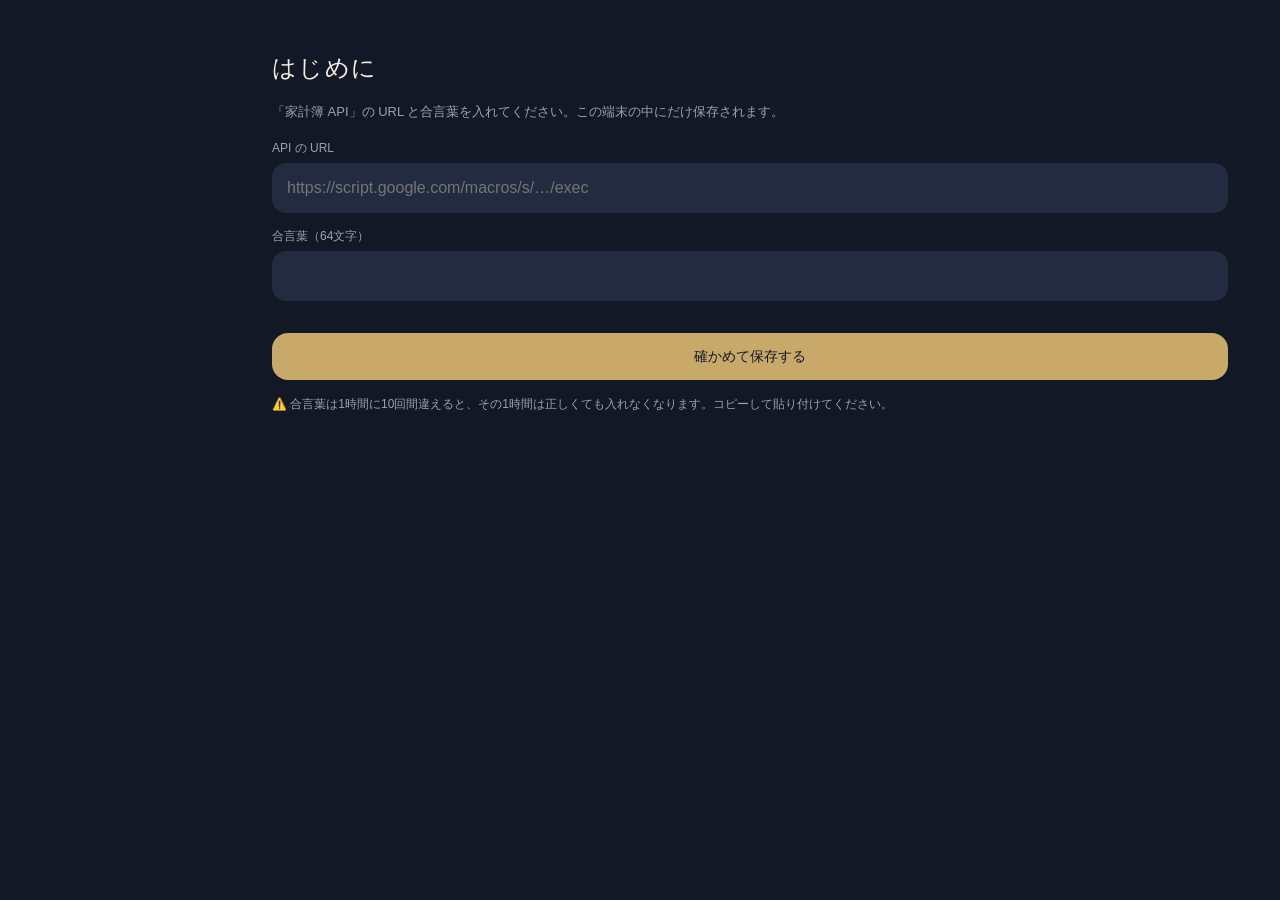
==== web/index.html @ f03d3677 "家計簿 PWA 段階①：取り込み・API・ホームと統計 - gas/取り込み：楽天カードの利用通知メールを Gmail API（読み取り専用）で読み、速報と確定を突き合わせてシートに書く - gas/" ====
<!doctype html>
<html lang="ja" data-theme="a">
<head>
<meta charset="utf-8">
<meta name="viewport" content="width=device-width, initial-scale=1, viewport-fit=cover">
<!-- 読み込んでよい先を絞る：API は Google Apps Script だけ、文字は Google Fonts だけ、それ以外はこのサイトの中 -->
<meta http-equiv="Content-Security-Policy" content="default-src 'self'; script-src 'self'; style-src 'self' https://fonts.googleapis.com; font-src https://fonts.gstatic.com; img-src 'self' data:; connect-src https://script.google.com https://script.googleusercontent.com; manifest-src 'self'; worker-src 'self'; base-uri 'none'; form-action 'none'">
<meta name="referrer" content="no-referrer">
<meta name="theme-color" content="#f6f2ec">
<meta name="apple-mobile-web-app-capable" content="yes">
<meta name="apple-mobile-web-app-status-bar-style" content="black-translucent">
<meta name="apple-mobile-web-app-title" content="家計簿">
<title>家計簿</title>
<link rel="manifest" href="manifest.webmanifest">
<link rel="icon" href="images/icon-192.png">
<link rel="apple-touch-icon" href="images/apple-touch-icon.png">
<link rel="preconnect" href="https://fonts.googleapis.com">
<link rel="preconnect" href="https://fonts.gstatic.com" crossorigin>
<link rel="stylesheet" href="https://fonts.googleapis.com/css2?family=Shippori+Mincho:wght@500;600&family=Cormorant+Garamond:wght@500;600&family=Zen+Kaku+Gothic+New:wght@300;400;500;700&family=Jost:wght@300;400;500&family=Zen+Old+Mincho:wght@500;600&family=Bodoni+Moda:opsz,wght@6..96,500&display=swap">
<link rel="stylesheet" href="style.css">
</head>
<body>
  <nav id="tabbar" class="tabbar" aria-label="画面の切り替え"></nav>
  <main id="app"></main>
  <script type="module" src="js/app.js"></script>
</body>
</html>
---- web/style.css ----
/* 家計簿の見た目。色と文字は時間帯で3つのテーマを切り替える（js/theme.js）。
   A 朝の光（朝・夕方）／B 森と余白（昼）／C 夜の静けさ（夜）。docs/design/home_3案.html と同じ値。 */

:root, [data-theme="a"] {
  --bg: #f6f2ec; --card: #fffdf9; --ink: #1f2a44; --ink2: #6b6f7a; --line: #e7e0d6;
  --accent: #1f2a44; --accent-ink: #fffdf9; --soft: #efe8dd; --bar: #d9cfc1;
  --g1: #1f2a44; --g2: #a37b52; --g3: #b5654a; --g4: #8f8980; --g0: #9a9da6;
  --font-head: "Shippori Mincho", serif; --font-num: "Cormorant Garamond", serif; --font-body: "Zen Kaku Gothic New", sans-serif;
  --num-weight: 600;
  --hero-shade: linear-gradient(180deg, rgba(31,42,68,.25) 0%, rgba(31,42,68,0) 35%, rgba(246,242,236,0) 60%, rgba(246,242,236,1) 100%);
  --tab-bg: rgba(255,253,249,.92); --warn: #b5654a;
}
[data-theme="b"] {
  --bg: #fafaf7; --card: #ffffff; --ink: #2b2f2c; --ink2: #7d837e; --line: #e8ebe6;
  --accent: #6f8f76; --accent-ink: #ffffff; --soft: #eef2ec; --bar: #d6e0d4;
  --g1: #5f8068; --g2: #8a9a6a; --g3: #b97a56; --g4: #9a9e98; --g0: #a3a8a4;
  --font-head: "Zen Kaku Gothic New", sans-serif; --font-num: "Jost", sans-serif; --font-body: "Zen Kaku Gothic New", sans-serif;
  --num-weight: 300;
  --hero-shade: linear-gradient(180deg, rgba(250,250,247,0) 45%, rgba(250,250,247,1) 100%);
  --tab-bg: rgba(255,255,255,.92); --warn: #b97a56;
}
[data-theme="c"] {
  --bg: #121826; --card: #1b2335; --ink: #f1ece2; --ink2: #9aa1b2; --line: #2a3347;
  --accent: #c8a96a; --accent-ink: #121826; --soft: #222b40; --bar: #2f3a54;
  --g1: #c8a96a; --g2: #8fa0c8; --g3: #d39a9a; --g4: #8a93a8; --g0: #6f7890;
  --font-head: "Zen Old Mincho", serif; --font-num: "Bodoni Moda", serif; --font-body: "Zen Kaku Gothic New", sans-serif;
  --num-weight: 500;
  --hero-shade: linear-gradient(180deg, rgba(18,24,38,.2) 0%, rgba(18,24,38,0) 40%, rgba(18,24,38,1) 100%);
  --tab-bg: rgba(27,35,53,.92); --warn: #d39a9a;
}

* { box-sizing: border-box; }
html { -webkit-text-size-adjust: 100%; }
body { margin: 0; background: var(--bg); color: var(--ink); font-family: var(--font-body); line-height: 1.5;
  transition: background .4s; -webkit-tap-highlight-color: transparent; }
a { color: inherit; text-decoration: none; }
button { font: inherit; color: inherit; background: none; border: 0; padding: 0; cursor: pointer; }
svg { fill: none; stroke: currentColor; stroke-width: 1.6; stroke-linecap: round; stroke-linejoin: round; }
.money, .big, .num, .amt, .a, .rank, .val { font-variant-numeric: lining-nums; }

#app { max-width: 480px; margin: 0 auto; padding-bottom: calc(104px + env(safe-area-inset-bottom)); }
.card { background: var(--card); border-radius: 24px; }
.label { font-size: 12px; letter-spacing: .14em; color: var(--ink2); }
.empty { color: var(--ink2); font-size: 13px; margin: 8px 20px 0; }
.empty.big { text-align: center; margin-top: 60px; font-size: 15px; }
.muted { color: var(--ink2); }

/* ---- ホーム ---- */
.hero { height: calc(330px + env(safe-area-inset-top)); background: var(--hero-shade), var(--hero-img) center/cover; position: relative; }
.hero::before { content: ""; position: absolute; inset: 0; background: linear-gradient(180deg, rgba(0,0,0,.32) 0%, rgba(0,0,0,0) 42%); }
.top { position: absolute; z-index: 1; inset: 0 0 auto 0; display: flex; justify-content: space-between; align-items: flex-start;
  padding: calc(22px + env(safe-area-inset-top)) 22px 0; color: #fff; }
.month { font-family: var(--font-head); font-size: 15px; letter-spacing: .12em; opacity: .9; }
.greet { font-family: var(--font-head); font-size: 21px; margin-top: 4px; letter-spacing: .04em; white-space: nowrap; text-shadow: 0 1px 12px rgba(0,0,0,.18); }
.greet.long { font-size: 17px; }
.icons { display: flex; gap: 10px; }
.icon-btn { width: 40px; height: 40px; border-radius: 50%; display: grid; place-items: center; background: rgba(255,255,255,.18);
  backdrop-filter: blur(6px); -webkit-backdrop-filter: blur(6px); color: #fff; }
.icon-btn svg { width: 19px; height: 19px; }

.spend { margin: -92px 20px 0; position: relative; padding: 26px 24px 22px; text-align: center; box-shadow: 0 10px 40px rgba(0,0,0,.06); border-radius: 28px; }
.big { font-family: var(--font-num); font-weight: var(--num-weight); font-size: 48px; line-height: 1.1; margin: 8px 0 6px; letter-spacing: .01em; }
.compare { font-size: 12px; color: var(--ink2); }
.compare b { color: var(--accent); font-weight: 500; }
.pair { display: grid; grid-template-columns: 1fr 1fr; gap: 12px; margin: 14px 20px 0; }
.mini { padding: 16px 18px; border-radius: 22px; }
.mini .num { font-family: var(--font-num); font-weight: var(--num-weight); font-size: 24px; margin-top: 2px; }
.soon { font-size: 10px; color: var(--ink2); }
.due { margin: 12px 20px 0; padding: 14px 18px; border-radius: 18px; border: 1px solid var(--line); display: flex; justify-content: space-between; align-items: baseline; font-size: 13px; }
.due .num { font-family: var(--font-num); font-weight: var(--num-weight); font-size: 19px; }

.todo { display: flex; gap: 8px; margin: 18px 20px 0; flex-wrap: wrap; align-items: center; }
.chip { font-size: 13px; padding: 9px 14px; border-radius: 16px; background: var(--soft); color: var(--ink); display: inline-flex; gap: 6px; align-items: center; }
.chip .dot { width: 6px; height: 6px; border-radius: 50%; background: var(--warn); }
.chip.primary { background: var(--accent); color: var(--accent-ink); margin-left: auto; }
.chip svg { width: 15px; height: 15px; }

.section { margin: 30px 20px 12px; display: flex; justify-content: space-between; align-items: center; gap: 8px; }
.section h2 { font-family: var(--font-head); font-weight: 500; font-size: 18px; margin: 0; letter-spacing: .06em; }
.more { font-size: 12px; color: var(--ink2); display: inline-flex; align-items: center; }
.more svg { width: 14px; height: 14px; }
.seg { display: inline-flex; background: var(--soft); border-radius: 16px; padding: 3px; font-size: 12px; flex-shrink: 0; }
.seg button { padding: 5px 12px; border-radius: 13px; color: var(--ink2); }
.seg button.on { background: var(--card); color: var(--ink); box-shadow: 0 1px 4px rgba(0,0,0,.06); }

.tiles { display: flex; gap: 12px; overflow-x: auto; padding: 0 20px 4px; scroll-padding: 0 20px; scrollbar-width: none; scroll-snap-type: x mandatory; }
.tiles::-webkit-scrollbar { display: none; }
.tile { flex: 0 0 150px; height: 190px; border-radius: 24px; position: relative; overflow: hidden; color: #fff; background: center/cover var(--soft); scroll-snap-align: start; }
.tile::after { content: ""; position: absolute; inset: 0; background: linear-gradient(180deg, rgba(0,0,0,.05) 30%, rgba(0,0,0,.55) 100%); }
.tile > * { position: relative; z-index: 1; }
.tile .rank { position: absolute; top: 12px; left: 12px; width: 26px; height: 26px; border-radius: 50%; background: rgba(255,255,255,.85); color: #222;
  font-family: var(--font-num); font-size: 14px; display: grid; place-items: center; }
.tile .cap { position: absolute; left: 14px; bottom: 14px; right: 14px; }
.tile .cat { font-size: 12px; letter-spacing: .08em; opacity: .92; }
.tile .amt { font-family: var(--font-num); font-weight: var(--num-weight); font-size: 22px; margin-top: 2px; }
.tile-plain { color: var(--ink); background: var(--card); border: 1px dashed var(--g0); }
.tile-plain .plain-icon { position: absolute; top: 50%; left: 50%; transform: translate(-50%, -70%); color: var(--g0); }
.tile-plain .plain-icon svg { width: 44px; height: 44px; stroke-width: 1.2; }
.tile-plain .rank { background: var(--soft); }
.tile-plain::after { display: none; }
.photo-food { background-image: url(images/category/food.webp); }
.photo-daily { background-image: url(images/category/daily.webp); }
.photo-transport { background-image: url(images/category/transport.webp); }
.photo-health { background-image: url(images/category/health.webp); }
.photo-subscription { background-image: url(images/category/subscription.webp); }
.photo-telecom { background-image: url(images/category/telecom.webp); }
.photo-hobby { background-image: url(images/category/hobby.webp); }
.photo-clothes { background-image: url(images/category/clothes.webp); }
.photo-beauty { background-image: url(images/category/beauty.webp); }
.photo-social { background-image: url(images/category/social.webp); }
.photo-other { background-image: url(images/category/other.webp); }

/* ---- 一覧 ---- */
.list { margin: 0 20px; padding: 4px 0; }
.row { display: flex; align-items: center; gap: 14px; padding: 13px 18px; width: 100%; text-align: left; }
.row + .row, .row-edit + .row { border-top: 1px solid var(--line); }
.row .t { flex: 1; min-width: 0; }
.row .t b { font-weight: 500; font-size: 15px; display: block; }
.row .t small { font-size: 11px; color: var(--ink2); display: block; }
.row .a { font-family: var(--font-num); font-weight: var(--num-weight); font-size: 18px; }
.row.link svg { width: 16px; height: 16px; color: var(--ink2); }
.row-edit { padding: 0 18px 12px; }
.badge { font-size: 10px; padding: 1px 6px; border-radius: 6px; border: 1px solid var(--line); margin-left: 6px; color: var(--ink2); }
.mark { width: 38px; height: 38px; border-radius: 13px; display: grid; place-items: center; background: var(--soft); flex-shrink: 0; }
.mark svg { width: 20px; height: 20px; }
.g1 { color: var(--g1); } .g2 { color: var(--g2); } .g3 { color: var(--g3); } .g4 { color: var(--g4); } .g0 { color: var(--g0); }
h3.date { font-size: 12px; font-weight: 500; color: var(--ink2); margin: 18px 24px 8px; letter-spacing: .06em; }

/* ---- ほかの画面の共通 ---- */
.page { padding-top: env(safe-area-inset-top); }
.page-head { display: flex; align-items: center; gap: 8px; padding: 22px 20px 6px; }
.page-head h1 { font-family: var(--font-head); font-weight: 500; font-size: 24px; margin: 0; letter-spacing: .06em; }
.back { width: 36px; height: 36px; display: grid; place-items: center; margin-left: -8px; border-radius: 50%; }
.back svg { width: 22px; height: 22px; }
.lead { margin: 8px 20px 16px; font-size: 13px; color: var(--ink2); line-height: 1.8; }
.note { margin: 14px 20px; font-size: 12px; color: var(--ink2); line-height: 1.7; }
.menu-group-label { font-size: 12px; color: var(--ink2); margin: 22px 26px 8px; letter-spacing: .1em; }
.credit { text-align: center; font-size: 11px; color: var(--ink2); margin: 24px 20px; }

/* ---- 統計 ---- */
.controls { display: flex; justify-content: space-between; gap: 8px; margin: 10px 20px 0; }
.period { display: flex; align-items: center; justify-content: center; gap: 18px; margin: 14px 20px 10px; font-family: var(--font-head); font-size: 16px; letter-spacing: .04em; }
.period .nav { width: 34px; height: 34px; border-radius: 50%; display: grid; place-items: center; background: var(--soft); }
.period .nav:disabled { opacity: .3; cursor: default; }
.period .nav svg { width: 18px; height: 18px; }
.chart { margin: 0 20px; padding: 18px 16px 12px; touch-action: pan-y; }
.chart-total { display: flex; justify-content: space-between; align-items: baseline; padding: 0 6px 6px; }
.chart-total .money { font-family: var(--font-num); font-weight: var(--num-weight); font-size: 28px; }
.bars { width: 100%; height: auto; display: block; }
.bar { cursor: pointer; }
.bar .hit { fill: transparent; stroke: none; }
.bar .fill { fill: var(--bar); stroke: none; transition: fill .2s; }
.bar.on .fill { fill: var(--accent); }
.bar .lab { fill: var(--ink2); stroke: none; font-size: 11px; text-anchor: middle; font-family: var(--font-body); }
.bar .val { fill: var(--ink); stroke: none; font-size: 12px; text-anchor: middle; font-family: var(--font-num); font-weight: 600; }
.hint { text-align: center; font-size: 11px; color: var(--ink2); margin-top: 8px; }
.pie { display: grid; place-items: center; margin: 4px 0 10px; }
.pie svg { width: 190px; height: 190px; }
.arc { fill: none; stroke: currentColor; stroke-width: 26; stroke-linecap: butt; cursor: pointer; transition: opacity .2s; }
.arc.dim { opacity: .25; }
.pie-empty { text-align: center; color: var(--ink2); font-size: 13px; padding: 40px 0; }
.legend { display: grid; gap: 2px; }
.legend-row { display: grid; grid-template-columns: 14px 1fr auto auto; gap: 10px; align-items: center; padding: 9px 6px; border-radius: 12px; text-align: left; }
.legend-row.open { background: var(--soft); }
.swatch { width: 12px; height: 12px; border-radius: 4px; background: currentColor; }
.legend-row .pct { font-size: 12px; color: var(--ink2); }
.legend-row .amt, .legend-cat .money { font-family: var(--font-num); font-weight: var(--num-weight); font-size: 16px; }
.legend-cats { display: grid; padding: 2px 6px 8px 30px; }
.legend-cat { display: flex; justify-content: space-between; padding: 7px 8px; border-radius: 10px; font-size: 13px; }
.legend-cat.on { background: var(--soft); }
.chip.filter { font-size: 12px; padding: 6px 10px; }

/* ---- シート ---- */
.sheet-wrap { position: fixed; inset: 0; z-index: 20; }
.sheet-dim { position: absolute; inset: 0; background: rgba(20,24,34,.38); opacity: 0; transition: opacity .2s; }
.sheet { position: absolute; left: 0; right: 0; bottom: 0; max-height: 88vh; overflow-y: auto; background: var(--card); color: var(--ink);
  border-radius: 26px 26px 0 0; padding: 12px 20px calc(24px + env(safe-area-inset-bottom)); transform: translateY(100%); transition: transform .22s ease-out; }
.sheet-wrap.open .sheet-dim { opacity: 1; }
.sheet-wrap.open .sheet { transform: none; }
.grab { width: 40px; height: 4px; border-radius: 2px; background: var(--line); margin: 0 auto 14px; }
.sheet-title { font-family: var(--font-head); font-weight: 500; font-size: 20px; margin: 4px 0 4px; }
.sheet-note { font-size: 12px; color: var(--ink2); margin: 0 0 14px; }
.sheet-label { font-size: 12px; color: var(--ink2); margin: 18px 0 8px; letter-spacing: .1em; }
.detail-head { display: flex; gap: 14px; align-items: center; }
.detail-head > div:nth-child(2) { flex: 1; min-width: 0; }
.detail-cat { font-weight: 500; font-size: 17px; }
.detail-merchant { font-size: 12px; color: var(--ink2); word-break: break-all; }
.detail-amt { font-family: var(--font-num); font-weight: var(--num-weight); font-size: 28px; }
.facts { display: grid; grid-template-columns: 1fr 1fr; gap: 10px; margin: 16px 0 0; padding: 14px 16px; background: var(--soft); border-radius: 16px; }
.facts div { min-width: 0; }
.facts dt { font-size: 11px; color: var(--ink2); }
.facts dd { margin: 0; font-size: 14px; }
.picker-group + .picker-group { margin-top: 10px; }
.picker-label { font-size: 11px; color: var(--ink2); margin-bottom: 6px; }
.picker { display: flex; flex-wrap: wrap; gap: 8px; }
.pick { padding: 9px 14px; border-radius: 14px; background: var(--soft); font-size: 13px; }
.pick.on { background: var(--accent); color: var(--accent-ink); }
.switch-row { display: flex; align-items: center; gap: 12px; margin: 18px 0 4px; padding: 12px 16px; border: 1px solid var(--line); border-radius: 16px; cursor: pointer; }
.page .switch-row { margin: 16px 20px; }
.switch-row > span:first-child { flex: 1; font-size: 14px; }
.switch-row small { display: block; font-size: 11px; color: var(--ink2); }
.switch-row input { position: absolute; opacity: 0; pointer-events: none; }
.switch { width: 44px; height: 26px; border-radius: 13px; background: var(--line); position: relative; transition: background .2s; flex-shrink: 0; }
.switch::after { content: ""; position: absolute; top: 3px; left: 3px; width: 20px; height: 20px; border-radius: 50%; background: #fff; transition: transform .2s; box-shadow: 0 1px 3px rgba(0,0,0,.2); }
.switch-row input:checked + .switch { background: var(--accent); }
.switch-row input:checked + .switch::after { transform: translateX(18px); }
.switch-row input:focus-visible + .switch { outline: 2px solid var(--accent); outline-offset: 2px; }
.sheet-actions { display: grid; gap: 8px; margin-top: 18px; }
.sheet-actions:empty { display: none; }

/* ---- 入力 ---- */
.field { display: grid; gap: 6px; margin: 0 20px 14px; font-size: 12px; color: var(--ink2); }
.sheet .field { margin: 0; }
.field input { font: inherit; font-size: 16px; color: var(--ink); background: var(--soft); border: 1px solid transparent; border-radius: 14px; padding: 12px 14px; width: 100%; }
.field input:focus { outline: none; border-color: var(--accent); }
.field-row { display: flex; gap: 10px; margin-top: 12px; }
.field-row .grow { flex: 1; }
.amount-input { display: flex; align-items: baseline; justify-content: center; gap: 6px; padding: 14px; background: var(--soft); border-radius: 20px; }
.amount-input span { font-family: var(--font-num); font-size: 26px; color: var(--ink2); }
.amount-input input { font-family: var(--font-num); font-weight: var(--num-weight); font-size: 40px; width: 3ch; max-width: 80%; border: 0; background: none; color: var(--ink); text-align: left; outline: none; font-variant-numeric: lining-nums; padding: 0; }
.btn { display: inline-flex; justify-content: center; align-items: center; gap: 6px; padding: 13px 18px; border-radius: 16px; font-size: 14px; background: var(--soft); }
.btn.primary { background: var(--accent); color: var(--accent-ink); }
.btn.danger { color: var(--warn); border: 1px solid var(--line); background: none; }
.btn.ghost { background: none; color: var(--ink2); }
.btn.small { padding: 7px 12px; font-size: 12px; }
.btn.wide { width: calc(100% - 40px); margin: 18px 20px 0; }
.sheet .btn.wide { width: 100%; margin: 20px 0 0; }
.btn:disabled { opacity: .5; }
.btn svg { width: 16px; height: 16px; }

/* ---- 未分類の振り分け ---- */
.progress { margin: 4px 24px 10px; font-size: 12px; color: var(--ink2); }
.sort-card { margin: 0 20px; padding: 26px 22px; text-align: center; }
.sort-merchant { font-size: 16px; font-weight: 500; word-break: break-all; }
.sorter .picker-group { margin: 0 20px; }
.sorter .picker-group + .picker-group { margin-top: 12px; }
.sorter .pick { padding: 12px 16px; font-size: 14px; }

.soon-card { margin: 20px; padding: 28px 22px; text-align: center; color: var(--ink2); font-size: 14px; }

/* ---- タブバー ---- */
.tabbar { position: fixed; z-index: 10; left: 50%; transform: translateX(-50%); bottom: calc(14px + env(safe-area-inset-bottom)); width: min(448px, calc(100% - 32px));
  height: 64px; border-radius: 26px; background: var(--tab-bg); backdrop-filter: blur(12px); -webkit-backdrop-filter: blur(12px);
  display: flex; justify-content: space-around; align-items: center; box-shadow: 0 6px 30px rgba(0,0,0,.08); }
.tabbar[hidden] { display: none; }
.tab { display: grid; justify-items: center; gap: 2px; font-size: 10px; color: var(--ink2); letter-spacing: .06em; padding: 6px 10px; }
.tab svg { width: 22px; height: 22px; }
.tab.on { color: var(--accent); }
.tab.side-only { display: none; }

/* ---- お知らせ・読み込み中 ---- */
.toast { position: fixed; z-index: 30; left: 50%; bottom: calc(96px + env(safe-area-inset-bottom)); transform: translate(-50%, 12px); opacity: 0;
  background: var(--ink); color: var(--bg); padding: 11px 18px; border-radius: 14px; font-size: 13px; transition: opacity .25s, transform .25s; max-width: calc(100% - 40px); }
.toast.show { opacity: 1; transform: translate(-50%, 0); }
.toast.warn { background: var(--warn); color: #fff; }
.loading { display: grid; place-items: center; gap: 14px; padding-top: 40vh; color: var(--ink2); font-size: 13px; }
.spinner { width: 28px; height: 28px; border-radius: 50%; border: 2px solid var(--line); border-top-color: var(--accent); animation: spin 1s linear infinite; }
@keyframes spin { to { transform: rotate(360deg); } }
@media (prefers-reduced-motion: reduce) { * { transition: none !important; animation: none !important; } }

/* ---- PC（幅 900px 以上）：タブバー → 左の縦メニュー、ホームと統計は2列 ---- */
@media (min-width: 900px) {
  #app { max-width: 1080px; margin-left: 220px; margin-right: auto; padding: 28px 32px 48px; }
  .tabbar { left: 0; top: 0; bottom: 0; transform: none; width: 200px; height: auto; border-radius: 0; flex-direction: column; justify-content: flex-start;
    align-items: stretch; gap: 4px; padding: 32px 14px; box-shadow: none; border-right: 1px solid var(--line); background: var(--bg); }
  .tab { display: flex; gap: 12px; align-items: center; font-size: 14px; padding: 11px 14px; border-radius: 14px; }
  .tab.on { background: var(--soft); }
  .tab.side-only { display: flex; margin-top: auto; }
  .home { display: grid; grid-template-columns: 1fr 1fr; gap: 28px; align-items: start; }
  .hero { height: 300px; border-radius: 28px; overflow: hidden; }
  .home-side .section:first-child { margin-top: 0; }
  .stats-body { display: grid; grid-template-columns: 1fr 1fr; gap: 24px; align-items: start; }
  .stats-body .tx-list .section { margin-top: 0; }
  .sheet { left: 50%; right: auto; bottom: 50%; width: 480px; border-radius: 26px; transform: translate(-50%, 60%); opacity: 0; transition: transform .22s, opacity .22s; }
  .sheet-wrap.open .sheet { transform: translate(-50%, 50%); opacity: 1; }
  .toast { bottom: 32px; }
}
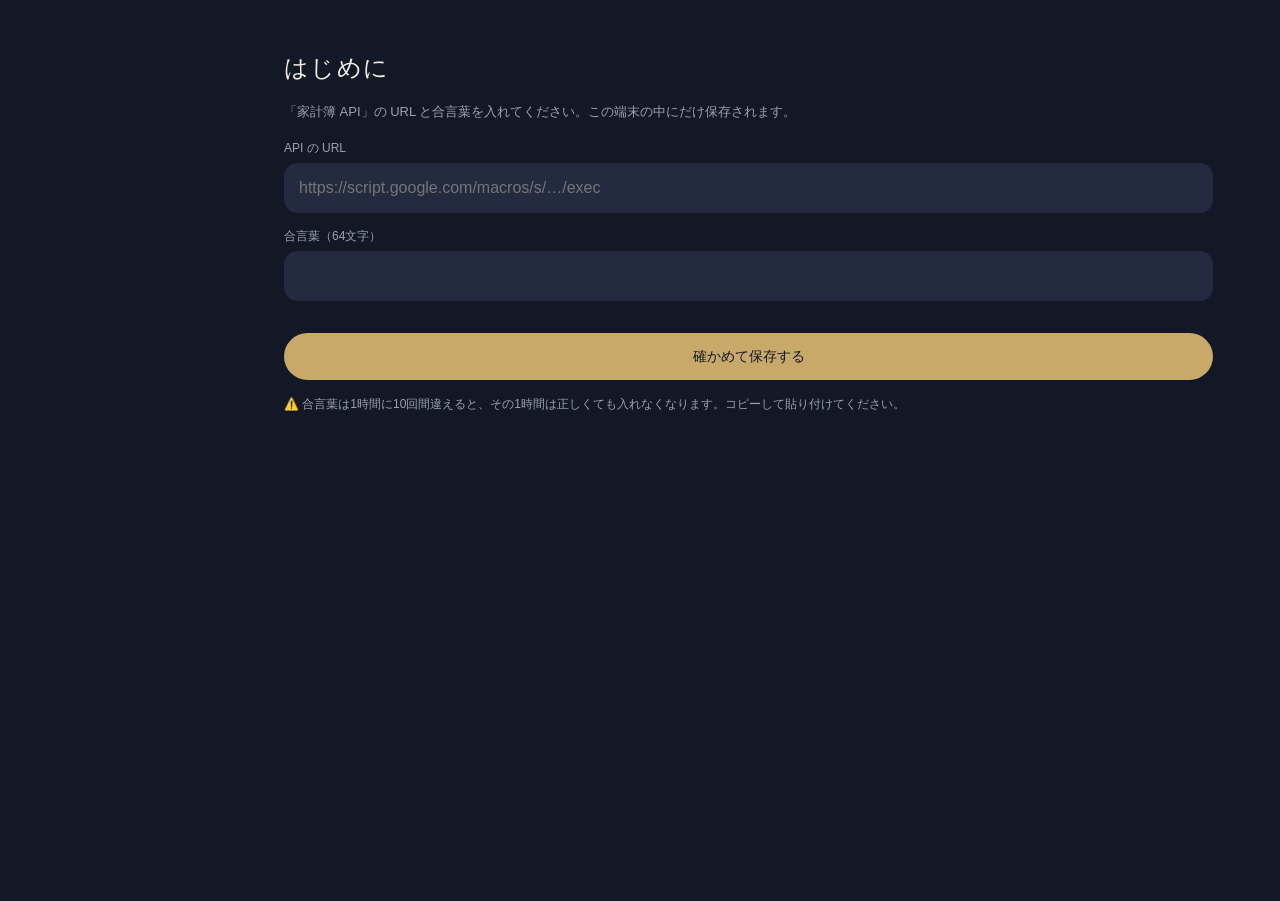
==== commit ec7b185b: "リキッドグラス：タブバー・写真の上のボタン・戻るボタン・シート・吹き出し・お知らせをガラスに（Apple の決まりどおり内容の層には使わない）。iOS 27 にならったぼかしと縁の光、透明度のスライダ" ====
--- a/web/index.html
+++ b/web/index.html
@@ -20,6 +20,7 @@
 <link rel="stylesheet" href="style.css">
 </head>
 <body>
+  <div class="edge-top" aria-hidden="true"></div>
   <nav id="tabbar" class="tabbar" aria-label="画面の切り替え"></nav>
   <main id="app"></main>
   <script type="module" src="js/app.js"></script>
--- a/web/style.css
+++ b/web/style.css
@@ -1,277 +1,685 @@
-/* 家計簿の見た目。色と文字は時間帯で3つのテーマを切り替える（js/theme.js）。
-   A 朝の光（朝・夕方）／B 森と余白（昼）／C 夜の静けさ（夜）。docs/design/home_3案.html と同じ値。 */
-
-:root, [data-theme="a"] {
-  --bg: #f6f2ec; --card: #fffdf9; --ink: #1f2a44; --ink2: #6b6f7a; --line: #e7e0d6;
-  --accent: #1f2a44; --accent-ink: #fffdf9; --soft: #efe8dd; --bar: #d9cfc1;
-  --g1: #1f2a44; --g2: #a37b52; --g3: #b5654a; --g4: #8f8980; --g0: #9a9da6;
-  --font-head: "Shippori Mincho", serif; --font-num: "Cormorant Garamond", serif; --font-body: "Zen Kaku Gothic New", sans-serif;
-  --num-weight: 600;
-  --hero-shade: linear-gradient(180deg, rgba(31,42,68,.25) 0%, rgba(31,42,68,0) 35%, rgba(246,242,236,0) 60%, rgba(246,242,236,1) 100%);
-  --tab-bg: rgba(255,253,249,.92); --warn: #b5654a;
-}
-[data-theme="b"] {
-  --bg: #fafaf7; --card: #ffffff; --ink: #2b2f2c; --ink2: #7d837e; --line: #e8ebe6;
-  --accent: #6f8f76; --accent-ink: #ffffff; --soft: #eef2ec; --bar: #d6e0d4;
-  --g1: #5f8068; --g2: #8a9a6a; --g3: #b97a56; --g4: #9a9e98; --g0: #a3a8a4;
-  --font-head: "Zen Kaku Gothic New", sans-serif; --font-num: "Jost", sans-serif; --font-body: "Zen Kaku Gothic New", sans-serif;
-  --num-weight: 300;
-  --hero-shade: linear-gradient(180deg, rgba(250,250,247,0) 45%, rgba(250,250,247,1) 100%);
-  --tab-bg: rgba(255,255,255,.92); --warn: #b97a56;
-}
-[data-theme="c"] {
-  --bg: #121826; --card: #1b2335; --ink: #f1ece2; --ink2: #9aa1b2; --line: #2a3347;
-  --accent: #c8a96a; --accent-ink: #121826; --soft: #222b40; --bar: #2f3a54;
-  --g1: #c8a96a; --g2: #8fa0c8; --g3: #d39a9a; --g4: #8a93a8; --g0: #6f7890;
-  --font-head: "Zen Old Mincho", serif; --font-num: "Bodoni Moda", serif; --font-body: "Zen Kaku Gothic New", sans-serif;
-  --num-weight: 500;
-  --hero-shade: linear-gradient(180deg, rgba(18,24,38,.2) 0%, rgba(18,24,38,0) 40%, rgba(18,24,38,1) 100%);
-  --tab-bg: rgba(27,35,53,.92); --warn: #d39a9a;
-}
-
-* { box-sizing: border-box; }
-html { -webkit-text-size-adjust: 100%; }
-body { margin: 0; background: var(--bg); color: var(--ink); font-family: var(--font-body); line-height: 1.5;
-  transition: background .4s; -webkit-tap-highlight-color: transparent; }
-a { color: inherit; text-decoration: none; }
-button { font: inherit; color: inherit; background: none; border: 0; padding: 0; cursor: pointer; }
-svg { fill: none; stroke: currentColor; stroke-width: 1.6; stroke-linecap: round; stroke-linejoin: round; }
-.money, .big, .num, .amt, .a, .rank, .val { font-variant-numeric: lining-nums; }
-
-#app { max-width: 480px; margin: 0 auto; padding-bottom: calc(104px + env(safe-area-inset-bottom)); }
-.card { background: var(--card); border-radius: 24px; }
-.label { font-size: 12px; letter-spacing: .14em; color: var(--ink2); }
-.empty { color: var(--ink2); font-size: 13px; margin: 8px 20px 0; }
-.empty.big { text-align: center; margin-top: 60px; font-size: 15px; }
-.muted { color: var(--ink2); }
-
-/* ---- ホーム ---- */
-.hero { height: calc(330px + env(safe-area-inset-top)); background: var(--hero-shade), var(--hero-img) center/cover; position: relative; }
-.hero::before { content: ""; position: absolute; inset: 0; background: linear-gradient(180deg, rgba(0,0,0,.32) 0%, rgba(0,0,0,0) 42%); }
-.top { position: absolute; z-index: 1; inset: 0 0 auto 0; display: flex; justify-content: space-between; align-items: flex-start;
-  padding: calc(22px + env(safe-area-inset-top)) 22px 0; color: #fff; }
-.month { font-family: var(--font-head); font-size: 15px; letter-spacing: .12em; opacity: .9; }
-.greet { font-family: var(--font-head); font-size: 21px; margin-top: 4px; letter-spacing: .04em; white-space: nowrap; text-shadow: 0 1px 12px rgba(0,0,0,.18); }
-.greet.long { font-size: 17px; }
-.icons { display: flex; gap: 10px; }
-.icon-btn { width: 40px; height: 40px; border-radius: 50%; display: grid; place-items: center; background: rgba(255,255,255,.18);
-  backdrop-filter: blur(6px); -webkit-backdrop-filter: blur(6px); color: #fff; }
-.icon-btn svg { width: 19px; height: 19px; }
-
-.spend { margin: -92px 20px 0; position: relative; padding: 26px 24px 22px; text-align: center; box-shadow: 0 10px 40px rgba(0,0,0,.06); border-radius: 28px; }
-.big { font-family: var(--font-num); font-weight: var(--num-weight); font-size: 48px; line-height: 1.1; margin: 8px 0 6px; letter-spacing: .01em; }
-.compare { font-size: 12px; color: var(--ink2); }
-.compare b { color: var(--accent); font-weight: 500; }
-.pair { display: grid; grid-template-columns: 1fr 1fr; gap: 12px; margin: 14px 20px 0; }
-.mini { padding: 16px 18px; border-radius: 22px; }
-.mini .num { font-family: var(--font-num); font-weight: var(--num-weight); font-size: 24px; margin-top: 2px; }
-.soon { font-size: 10px; color: var(--ink2); }
-.due { margin: 12px 20px 0; padding: 14px 18px; border-radius: 18px; border: 1px solid var(--line); display: flex; justify-content: space-between; align-items: baseline; font-size: 13px; }
-.due .num { font-family: var(--font-num); font-weight: var(--num-weight); font-size: 19px; }
-
-.todo { display: flex; gap: 8px; margin: 18px 20px 0; flex-wrap: wrap; align-items: center; }
-.chip { font-size: 13px; padding: 9px 14px; border-radius: 16px; background: var(--soft); color: var(--ink); display: inline-flex; gap: 6px; align-items: center; }
-.chip .dot { width: 6px; height: 6px; border-radius: 50%; background: var(--warn); }
-.chip.primary { background: var(--accent); color: var(--accent-ink); margin-left: auto; }
-.chip svg { width: 15px; height: 15px; }
-
-.section { margin: 30px 20px 12px; display: flex; justify-content: space-between; align-items: center; gap: 8px; }
-.section h2 { font-family: var(--font-head); font-weight: 500; font-size: 18px; margin: 0; letter-spacing: .06em; }
-.more { font-size: 12px; color: var(--ink2); display: inline-flex; align-items: center; }
-.more svg { width: 14px; height: 14px; }
-.seg { display: inline-flex; background: var(--soft); border-radius: 16px; padding: 3px; font-size: 12px; flex-shrink: 0; }
-.seg button { padding: 5px 12px; border-radius: 13px; color: var(--ink2); }
-.seg button.on { background: var(--card); color: var(--ink); box-shadow: 0 1px 4px rgba(0,0,0,.06); }
-
-.tiles { display: flex; gap: 12px; overflow-x: auto; padding: 0 20px 4px; scroll-padding: 0 20px; scrollbar-width: none; scroll-snap-type: x mandatory; }
-.tiles::-webkit-scrollbar { display: none; }
-.tile { flex: 0 0 150px; height: 190px; border-radius: 24px; position: relative; overflow: hidden; color: #fff; background: center/cover var(--soft); scroll-snap-align: start; }
-.tile::after { content: ""; position: absolute; inset: 0; background: linear-gradient(180deg, rgba(0,0,0,.05) 30%, rgba(0,0,0,.55) 100%); }
-.tile > * { position: relative; z-index: 1; }
-.tile .rank { position: absolute; top: 12px; left: 12px; width: 26px; height: 26px; border-radius: 50%; background: rgba(255,255,255,.85); color: #222;
-  font-family: var(--font-num); font-size: 14px; display: grid; place-items: center; }
-.tile .cap { position: absolute; left: 14px; bottom: 14px; right: 14px; }
-.tile .cat { font-size: 12px; letter-spacing: .08em; opacity: .92; }
-.tile .amt { font-family: var(--font-num); font-weight: var(--num-weight); font-size: 22px; margin-top: 2px; }
-.tile-plain { color: var(--ink); background: var(--card); border: 1px dashed var(--g0); }
-.tile-plain .plain-icon { position: absolute; top: 50%; left: 50%; transform: translate(-50%, -70%); color: var(--g0); }
-.tile-plain .plain-icon svg { width: 44px; height: 44px; stroke-width: 1.2; }
-.tile-plain .rank { background: var(--soft); }
-.tile-plain::after { display: none; }
-.photo-food { background-image: url(images/category/food.webp); }
-.photo-daily { background-image: url(images/category/daily.webp); }
-.photo-transport { background-image: url(images/category/transport.webp); }
-.photo-health { background-image: url(images/category/health.webp); }
-.photo-subscription { background-image: url(images/category/subscription.webp); }
-.photo-telecom { background-image: url(images/category/telecom.webp); }
-.photo-hobby { background-image: url(images/category/hobby.webp); }
-.photo-clothes { background-image: url(images/category/clothes.webp); }
-.photo-beauty { background-image: url(images/category/beauty.webp); }
-.photo-social { background-image: url(images/category/social.webp); }
-.photo-other { background-image: url(images/category/other.webp); }
-
-/* ---- 一覧 ---- */
-.list { margin: 0 20px; padding: 4px 0; }
-.row { display: flex; align-items: center; gap: 14px; padding: 13px 18px; width: 100%; text-align: left; }
-.row + .row, .row-edit + .row { border-top: 1px solid var(--line); }
-.row .t { flex: 1; min-width: 0; }
-.row .t b { font-weight: 500; font-size: 15px; display: block; }
-.row .t small { font-size: 11px; color: var(--ink2); display: block; }
-.row .a { font-family: var(--font-num); font-weight: var(--num-weight); font-size: 18px; }
-.row.link svg { width: 16px; height: 16px; color: var(--ink2); }
-.row-edit { padding: 0 18px 12px; }
-.badge { font-size: 10px; padding: 1px 6px; border-radius: 6px; border: 1px solid var(--line); margin-left: 6px; color: var(--ink2); }
-.mark { width: 38px; height: 38px; border-radius: 13px; display: grid; place-items: center; background: var(--soft); flex-shrink: 0; }
-.mark svg { width: 20px; height: 20px; }
-.g1 { color: var(--g1); } .g2 { color: var(--g2); } .g3 { color: var(--g3); } .g4 { color: var(--g4); } .g0 { color: var(--g0); }
-h3.date { font-size: 12px; font-weight: 500; color: var(--ink2); margin: 18px 24px 8px; letter-spacing: .06em; }
-
-/* ---- ほかの画面の共通 ---- */
-.page { padding-top: env(safe-area-inset-top); }
-.page-head { display: flex; align-items: center; gap: 8px; padding: 22px 20px 6px; }
-.page-head h1 { font-family: var(--font-head); font-weight: 500; font-size: 24px; margin: 0; letter-spacing: .06em; }
-.back { width: 36px; height: 36px; display: grid; place-items: center; margin-left: -8px; border-radius: 50%; }
-.back svg { width: 22px; height: 22px; }
-.lead { margin: 8px 20px 16px; font-size: 13px; color: var(--ink2); line-height: 1.8; }
-.note { margin: 14px 20px; font-size: 12px; color: var(--ink2); line-height: 1.7; }
-.menu-group-label { font-size: 12px; color: var(--ink2); margin: 22px 26px 8px; letter-spacing: .1em; }
-.credit { text-align: center; font-size: 11px; color: var(--ink2); margin: 24px 20px; }
-
-/* ---- 統計 ---- */
-.controls { display: flex; justify-content: space-between; gap: 8px; margin: 10px 20px 0; }
-.period { display: flex; align-items: center; justify-content: center; gap: 18px; margin: 14px 20px 10px; font-family: var(--font-head); font-size: 16px; letter-spacing: .04em; }
-.period .nav { width: 34px; height: 34px; border-radius: 50%; display: grid; place-items: center; background: var(--soft); }
-.period .nav:disabled { opacity: .3; cursor: default; }
-.period .nav svg { width: 18px; height: 18px; }
-.chart { margin: 0 20px; padding: 18px 16px 12px; touch-action: pan-y; }
-.chart-total { display: flex; justify-content: space-between; align-items: baseline; padding: 0 6px 6px; }
-.chart-total .money { font-family: var(--font-num); font-weight: var(--num-weight); font-size: 28px; }
-.bars { width: 100%; height: auto; display: block; }
-.bar { cursor: pointer; }
-.bar .hit { fill: transparent; stroke: none; }
-.bar .fill { fill: var(--bar); stroke: none; transition: fill .2s; }
-.bar.on .fill { fill: var(--accent); }
-.bar .lab { fill: var(--ink2); stroke: none; font-size: 11px; text-anchor: middle; font-family: var(--font-body); }
-.bar .val { fill: var(--ink); stroke: none; font-size: 12px; text-anchor: middle; font-family: var(--font-num); font-weight: 600; }
-.hint { text-align: center; font-size: 11px; color: var(--ink2); margin-top: 8px; }
-.pie { display: grid; place-items: center; margin: 4px 0 10px; }
-.pie svg { width: 190px; height: 190px; }
-.arc { fill: none; stroke: currentColor; stroke-width: 26; stroke-linecap: butt; cursor: pointer; transition: opacity .2s; }
-.arc.dim { opacity: .25; }
-.pie-empty { text-align: center; color: var(--ink2); font-size: 13px; padding: 40px 0; }
-.legend { display: grid; gap: 2px; }
-.legend-row { display: grid; grid-template-columns: 14px 1fr auto auto; gap: 10px; align-items: center; padding: 9px 6px; border-radius: 12px; text-align: left; }
-.legend-row.open { background: var(--soft); }
-.swatch { width: 12px; height: 12px; border-radius: 4px; background: currentColor; }
-.legend-row .pct { font-size: 12px; color: var(--ink2); }
-.legend-row .amt, .legend-cat .money { font-family: var(--font-num); font-weight: var(--num-weight); font-size: 16px; }
-.legend-cats { display: grid; padding: 2px 6px 8px 30px; }
-.legend-cat { display: flex; justify-content: space-between; padding: 7px 8px; border-radius: 10px; font-size: 13px; }
-.legend-cat.on { background: var(--soft); }
-.chip.filter { font-size: 12px; padding: 6px 10px; }
-
-/* ---- シート ---- */
-.sheet-wrap { position: fixed; inset: 0; z-index: 20; }
-.sheet-dim { position: absolute; inset: 0; background: rgba(20,24,34,.38); opacity: 0; transition: opacity .2s; }
-.sheet { position: absolute; left: 0; right: 0; bottom: 0; max-height: 88vh; overflow-y: auto; background: var(--card); color: var(--ink);
-  border-radius: 26px 26px 0 0; padding: 12px 20px calc(24px + env(safe-area-inset-bottom)); transform: translateY(100%); transition: transform .22s ease-out; }
-.sheet-wrap.open .sheet-dim { opacity: 1; }
-.sheet-wrap.open .sheet { transform: none; }
-.grab { width: 40px; height: 4px; border-radius: 2px; background: var(--line); margin: 0 auto 14px; }
-.sheet-title { font-family: var(--font-head); font-weight: 500; font-size: 20px; margin: 4px 0 4px; }
-.sheet-note { font-size: 12px; color: var(--ink2); margin: 0 0 14px; }
-.sheet-label { font-size: 12px; color: var(--ink2); margin: 18px 0 8px; letter-spacing: .1em; }
-.detail-head { display: flex; gap: 14px; align-items: center; }
-.detail-head > div:nth-child(2) { flex: 1; min-width: 0; }
-.detail-cat { font-weight: 500; font-size: 17px; }
-.detail-merchant { font-size: 12px; color: var(--ink2); word-break: break-all; }
-.detail-amt { font-family: var(--font-num); font-weight: var(--num-weight); font-size: 28px; }
-.facts { display: grid; grid-template-columns: 1fr 1fr; gap: 10px; margin: 16px 0 0; padding: 14px 16px; background: var(--soft); border-radius: 16px; }
-.facts div { min-width: 0; }
-.facts dt { font-size: 11px; color: var(--ink2); }
-.facts dd { margin: 0; font-size: 14px; }
-.picker-group + .picker-group { margin-top: 10px; }
-.picker-label { font-size: 11px; color: var(--ink2); margin-bottom: 6px; }
-.picker { display: flex; flex-wrap: wrap; gap: 8px; }
-.pick { padding: 9px 14px; border-radius: 14px; background: var(--soft); font-size: 13px; }
-.pick.on { background: var(--accent); color: var(--accent-ink); }
-.switch-row { display: flex; align-items: center; gap: 12px; margin: 18px 0 4px; padding: 12px 16px; border: 1px solid var(--line); border-radius: 16px; cursor: pointer; }
-.page .switch-row { margin: 16px 20px; }
-.switch-row > span:first-child { flex: 1; font-size: 14px; }
-.switch-row small { display: block; font-size: 11px; color: var(--ink2); }
-.switch-row input { position: absolute; opacity: 0; pointer-events: none; }
-.switch { width: 44px; height: 26px; border-radius: 13px; background: var(--line); position: relative; transition: background .2s; flex-shrink: 0; }
-.switch::after { content: ""; position: absolute; top: 3px; left: 3px; width: 20px; height: 20px; border-radius: 50%; background: #fff; transition: transform .2s; box-shadow: 0 1px 3px rgba(0,0,0,.2); }
-.switch-row input:checked + .switch { background: var(--accent); }
-.switch-row input:checked + .switch::after { transform: translateX(18px); }
-.switch-row input:focus-visible + .switch { outline: 2px solid var(--accent); outline-offset: 2px; }
-.sheet-actions { display: grid; gap: 8px; margin-top: 18px; }
-.sheet-actions:empty { display: none; }
-
-/* ---- 入力 ---- */
-.field { display: grid; gap: 6px; margin: 0 20px 14px; font-size: 12px; color: var(--ink2); }
-.sheet .field { margin: 0; }
-.field input { font: inherit; font-size: 16px; color: var(--ink); background: var(--soft); border: 1px solid transparent; border-radius: 14px; padding: 12px 14px; width: 100%; }
-.field input:focus { outline: none; border-color: var(--accent); }
-.field-row { display: flex; gap: 10px; margin-top: 12px; }
-.field-row .grow { flex: 1; }
-.amount-input { display: flex; align-items: baseline; justify-content: center; gap: 6px; padding: 14px; background: var(--soft); border-radius: 20px; }
-.amount-input span { font-family: var(--font-num); font-size: 26px; color: var(--ink2); }
-.amount-input input { font-family: var(--font-num); font-weight: var(--num-weight); font-size: 40px; width: 3ch; max-width: 80%; border: 0; background: none; color: var(--ink); text-align: left; outline: none; font-variant-numeric: lining-nums; padding: 0; }
-.btn { display: inline-flex; justify-content: center; align-items: center; gap: 6px; padding: 13px 18px; border-radius: 16px; font-size: 14px; background: var(--soft); }
-.btn.primary { background: var(--accent); color: var(--accent-ink); }
-.btn.danger { color: var(--warn); border: 1px solid var(--line); background: none; }
-.btn.ghost { background: none; color: var(--ink2); }
-.btn.small { padding: 7px 12px; font-size: 12px; }
-.btn.wide { width: calc(100% - 40px); margin: 18px 20px 0; }
-.sheet .btn.wide { width: 100%; margin: 20px 0 0; }
-.btn:disabled { opacity: .5; }
-.btn svg { width: 16px; height: 16px; }
-
-/* ---- 未分類の振り分け ---- */
-.progress { margin: 4px 24px 10px; font-size: 12px; color: var(--ink2); }
-.sort-card { margin: 0 20px; padding: 26px 22px; text-align: center; }
-.sort-merchant { font-size: 16px; font-weight: 500; word-break: break-all; }
-.sorter .picker-group { margin: 0 20px; }
-.sorter .picker-group + .picker-group { margin-top: 12px; }
-.sorter .pick { padding: 12px 16px; font-size: 14px; }
-
-.soon-card { margin: 20px; padding: 28px 22px; text-align: center; color: var(--ink2); font-size: 14px; }
-
-/* ---- タブバー ---- */
-.tabbar { position: fixed; z-index: 10; left: 50%; transform: translateX(-50%); bottom: calc(14px + env(safe-area-inset-bottom)); width: min(448px, calc(100% - 32px));
-  height: 64px; border-radius: 26px; background: var(--tab-bg); backdrop-filter: blur(12px); -webkit-backdrop-filter: blur(12px);
-  display: flex; justify-content: space-around; align-items: center; box-shadow: 0 6px 30px rgba(0,0,0,.08); }
-.tabbar[hidden] { display: none; }
-.tab { display: grid; justify-items: center; gap: 2px; font-size: 10px; color: var(--ink2); letter-spacing: .06em; padding: 6px 10px; }
-.tab svg { width: 22px; height: 22px; }
-.tab.on { color: var(--accent); }
-.tab.side-only { display: none; }
-
-/* ---- お知らせ・読み込み中 ---- */
-.toast { position: fixed; z-index: 30; left: 50%; bottom: calc(96px + env(safe-area-inset-bottom)); transform: translate(-50%, 12px); opacity: 0;
-  background: var(--ink); color: var(--bg); padding: 11px 18px; border-radius: 14px; font-size: 13px; transition: opacity .25s, transform .25s; max-width: calc(100% - 40px); }
-.toast.show { opacity: 1; transform: translate(-50%, 0); }
-.toast.warn { background: var(--warn); color: #fff; }
-.loading { display: grid; place-items: center; gap: 14px; padding-top: 40vh; color: var(--ink2); font-size: 13px; }
-.spinner { width: 28px; height: 28px; border-radius: 50%; border: 2px solid var(--line); border-top-color: var(--accent); animation: spin 1s linear infinite; }
-@keyframes spin { to { transform: rotate(360deg); } }
-@media (prefers-reduced-motion: reduce) { * { transition: none !important; animation: none !important; } }
-
-/* ---- PC（幅 900px 以上）：タブバー → 左の縦メニュー、ホームと統計は2列 ---- */
-@media (min-width: 900px) {
-  #app { max-width: 1080px; margin-left: 220px; margin-right: auto; padding: 28px 32px 48px; }
-  .tabbar { left: 0; top: 0; bottom: 0; transform: none; width: 200px; height: auto; border-radius: 0; flex-direction: column; justify-content: flex-start;
-    align-items: stretch; gap: 4px; padding: 32px 14px; box-shadow: none; border-right: 1px solid var(--line); background: var(--bg); }
-  .tab { display: flex; gap: 12px; align-items: center; font-size: 14px; padding: 11px 14px; border-radius: 14px; }
-  .tab.on { background: var(--soft); }
-  .tab.side-only { display: flex; margin-top: auto; }
-  .home { display: grid; grid-template-columns: 1fr 1fr; gap: 28px; align-items: start; }
-  .hero { height: 300px; border-radius: 28px; overflow: hidden; }
-  .home-side .section:first-child { margin-top: 0; }
-  .stats-body { display: grid; grid-template-columns: 1fr 1fr; gap: 24px; align-items: start; }
-  .stats-body .tx-list .section { margin-top: 0; }
-  .sheet { left: 50%; right: auto; bottom: 50%; width: 480px; border-radius: 26px; transform: translate(-50%, 60%); opacity: 0; transition: transform .22s, opacity .22s; }
-  .sheet-wrap.open .sheet { transform: translate(-50%, 50%); opacity: 1; }
-  .toast { bottom: 32px; }
-}
+/* 家計簿の見た目。色と文字は時間帯で3つのテーマを切り替える（js/theme.js）。
+   A 朝の光（朝・夕方）／B 森と余白（昼）／C 夜の静けさ（夜）。docs/design/home_3案.html と同じ値。 */
+
+/* --tab-top：タブバーの上のふちの、画面の下からの高さ（空き 24px＋バー 68px）。ページの最後や、お知らせをこの上に置く */
+:root { --tab-top: calc(var(--edge) + 68px);
+  /* 画面の角の丸み。iPhone 16 は 55pt（ScreenCorners の一覧。CSS からは読めないので数字で持つ）。
+     --edge はタブバーと画面のふちの空き（左右と下でそろえる） */
+  --screen-r: 55px; --edge: 24px;
+  /* 動きの速さの変わり方：--ease すっと止まる／--spring 少しだけ行きすぎて戻る／--sheet iPhone のシートに近い */
+  --ease: cubic-bezier(.22, 1, .36, 1); --spring: cubic-bezier(.34, 1.45, .64, 1); --sheet: cubic-bezier(.32, .72, 0, 1);
+  /* リキッドグラス（10/7 本人：Apple のやり方どおり、内容の上に浮かぶ操作とナビゲーションだけ）。
+     --glass はメニューのスライダーの値（0＝とても透明 〜 1＝しっかり色付き。iOS 27 の設定のスライダーと同じ考え・端末に保存）。
+     色（--glass-rgb）と光（--glass-hi・--glass-edge・--glass-drop）はテーマごと。iOS 27 にならって、後ろをしっかりぼかし、縁は少し暗く、上のハイライトは明るく。
+     Safari は SVG のフィルターを backdrop-filter で使えない（WebKit bug 245510）ので、本物の屈折はできない。ぼかし・彩度・縁の光で近づける */
+  --glass: .4; }
+:root, [data-theme="a"] {
+  --bg: #f6f2ec; --card: #fffdf9; --ink: #1f2a44; --ink2: #6b6f7a; --line: #e7e0d6;
+  --accent: #1f2a44; --accent-ink: #fffdf9; --soft: #efe8dd; --bar: #d9cfc1;
+  --g1: #1f2a44; --g2: #a37b52; --g3: #b5654a; --g4: #8f8980; --g0: #9a9da6;
+  --font-head: "Shippori Mincho", serif; --font-num: "Cormorant Garamond", serif; --font-body: "Zen Kaku Gothic New", sans-serif;
+  --num-weight: 600;
+  --hero-shade: linear-gradient(180deg, rgba(31,42,68,.25) 0%, rgba(31,42,68,0) 35%, rgba(246,242,236,0) 60%, rgba(246,242,236,1) 100%);
+  --tab-bg: rgba(255,253,249,.92); --warn: #b5654a;
+  --income-bar: color-mix(in srgb, var(--accent) 38%, var(--card));
+  --glass-rgb: 255, 253, 249; --glass-hi: rgba(255,255,255,.8); --glass-edge: rgba(31,42,68,.10); --glass-sheen: .32;
+  --glass-drop: 0 12px 32px rgba(31,42,68,.14), 0 2px 6px rgba(31,42,68,.06);
+}
+[data-theme="b"] {
+  --bg: #fafaf7; --card: #ffffff; --ink: #2b2f2c; --ink2: #7d837e; --line: #e8ebe6;
+  --accent: #6f8f76; --accent-ink: #ffffff; --soft: #eef2ec; --bar: #d6e0d4;
+  --g1: #5f8068; --g2: #8a9a6a; --g3: #b97a56; --g4: #9a9e98; --g0: #a3a8a4;
+  --font-head: "Zen Kaku Gothic New", sans-serif; --font-num: "Jost", sans-serif; --font-body: "Zen Kaku Gothic New", sans-serif;
+  --num-weight: 300;
+  --hero-shade: linear-gradient(180deg, rgba(250,250,247,0) 45%, rgba(250,250,247,1) 100%);
+  --tab-bg: rgba(255,255,255,.92); --warn: #b97a56;
+  --income-bar: color-mix(in srgb, var(--accent) 45%, var(--card));
+  --glass-rgb: 255, 255, 255; --glass-hi: rgba(255,255,255,.9); --glass-edge: rgba(43,47,44,.09); --glass-sheen: .34;
+  --glass-drop: 0 12px 32px rgba(0,0,0,.10), 0 2px 6px rgba(0,0,0,.05);
+}
+[data-theme="c"] {
+  --bg: #121826; --card: #1b2335; --ink: #f1ece2; --ink2: #9aa1b2; --line: #2a3347;
+  --accent: #c8a96a; --accent-ink: #121826; --soft: #222b40; --bar: #2f3a54;
+  --g1: #c8a96a; --g2: #8fa0c8; --g3: #d39a9a; --g4: #8a93a8; --g0: #6f7890;
+  --font-head: "Zen Old Mincho", serif; --font-num: "Bodoni Moda", serif; --font-body: "Zen Kaku Gothic New", sans-serif;
+  --num-weight: 500;
+  --hero-shade: linear-gradient(180deg, rgba(18,24,38,.2) 0%, rgba(18,24,38,0) 40%, rgba(18,24,38,1) 100%);
+  --tab-bg: rgba(27,35,53,.92); --warn: #d39a9a;
+  --income-bar: color-mix(in srgb, var(--accent) 62%, var(--card)); /* 夜は暗い地なので、金色を濃いめに（30% だとくすんだ茶色に見えた） */
+  --glass-rgb: 36, 45, 68; --glass-hi: rgba(255,255,255,.26); --glass-edge: rgba(0,0,0,.38); --glass-sheen: .10;
+  --glass-drop: 0 12px 32px rgba(0,0,0,.42), 0 2px 6px rgba(0,0,0,.25);
+}
+/* ガラスの中身（テーマとスライダーから作る。html の上で計算するので、テーマやスライダーを変えるとすぐ変わる） */
+:root {
+  --glass-a: calc(.3 + var(--glass) * .6);                    /* ふつうのガラスの色の濃さ（初めの 40 で .54。暗い写真の上でも字が読めるように） */
+  --glass-bg: rgba(var(--glass-rgb), var(--glass-a));
+  --glass-fx: blur(calc(14px + var(--glass) * 10px)) saturate(1.8) brightness(1.04);
+  --glass-shine: linear-gradient(160deg, rgba(255,255,255,var(--glass-sheen)), rgba(255,255,255,0) 42%);
+  --glass-rim: inset 0 1px 0 var(--glass-hi), inset 0 0 0 .5px var(--glass-hi), inset 0 0 0 1px var(--glass-edge);
+}
+
+* { box-sizing: border-box; }
+/* 画面を切り替えてもタブバーや中身が横にずれないように：スクロールバーの分の幅をいつも取っておく（PC）、
+   iPhone で引っぱったときに画面全体が弾まないようにする */
+html { -webkit-text-size-adjust: 100%; scrollbar-gutter: stable; overscroll-behavior: none; }
+body { margin: 0; overscroll-behavior: none; background: var(--bg); color: var(--ink); font-family: var(--font-body); line-height: 1.5;
+  transition: background .4s; -webkit-tap-highlight-color: transparent; }
+a { color: inherit; text-decoration: none; }
+button { font: inherit; color: inherit; background: none; border: 0; padding: 0; cursor: pointer; }
+/* 押したとき：ボタンは少し縮み、一覧の行は背景がふわっと付く（iPhone では app.js の touchstart があって初めて出る） */
+button, a { transition: scale .22s var(--ease), background-color .25s, color .25s, opacity .25s, box-shadow .25s; }
+:is(.btn, .chip, .pick, .nav, .sheet-close, .more, .seg button, .legend-cat):active:not(:disabled) { scale: .94; transition-duration: .08s; }
+:is(.icon-btn, .back, .tab):active { scale: 1.08; transition: scale .25s var(--spring); }
+:is(.icon-btn, .back):active { background-image: radial-gradient(circle, rgba(255,255,255,.5), rgba(255,255,255,0) 70%); }
+.tile:active { scale: .97; transition-duration: .1s; }
+:is(button, a).row:active, .legend-row:active { background-color: var(--soft); transition-duration: .05s; }
+svg { fill: none; stroke: currentColor; stroke-width: 1.6; stroke-linecap: round; stroke-linejoin: round; }
+.money, .big, .num, .amt, .a, .rank, .val, .month b { font-variant-numeric: lining-nums; }
+
+/* どの画面でも、ページを画面より少しだけ長くして、いつもスクロールできる状態にする。
+   iPhone のホーム画面アプリ（写真をステータスバーの下まで広げる設定）では、スクロールしないページのときだけ、
+   下に固定したタブバーがステータスバーの高さ（指1本分）だけ上にずれた（10/6 本人の iPhone。ホームだけ正しかった）。
+   「ちょうど画面いっぱい」ではまだずれたので、ステータスバーの高さ＋1px だけ長くする。 */
+#app { max-width: 480px; margin: 0 auto; padding-bottom: calc(var(--tab-top) + 24px);
+  min-height: calc(100vh + env(safe-area-inset-top) + 1px); overflow-x: clip; /* 横から入ってくる動きの間、横にはみ出さない */ }
+.card { background: var(--card); border-radius: 24px; }
+.label { font-size: 12px; letter-spacing: .14em; color: var(--ink2); }
+.empty { color: var(--ink2); font-size: 13px; margin: 8px 20px 0; }
+.empty.big { text-align: center; margin-top: 60px; font-size: 15px; }
+.muted { color: var(--ink2); }
+
+/* ---- ホーム ---- */
+.hero { height: calc(330px + env(safe-area-inset-top)); position: relative; overflow: hidden; isolation: isolate; background: var(--bg); }
+/* 写真は開いたときに、少し大きいところからゆっくり落ち着く */
+.hero-img { position: absolute; inset: 0; background: var(--hero-img) center/cover; animation: hero-in 1.6s var(--ease) both; }
+.hero::before, .hero::after { content: ""; position: absolute; inset: 0; z-index: 1; pointer-events: none; }
+.hero::before { background: linear-gradient(180deg, rgba(0,0,0,.32) 0%, rgba(0,0,0,0) 42%); }
+.hero::after { background: var(--hero-shade); }
+.top { position: absolute; z-index: 2; inset: 0 0 auto 0; display: flex; justify-content: space-between; align-items: flex-start;
+  padding: calc(22px + env(safe-area-inset-top)) 22px 0; color: #fff; animation: fade-down .8s .15s var(--ease) both; }
+/* 「10月」：数字は大きく数字の書体で、「月」は少し小さく（10/7 本人：もっと大きく） */
+.month { font-family: var(--font-head); font-size: 20px; letter-spacing: .08em; line-height: 1; text-shadow: 0 1px 12px rgba(0,0,0,.18); }
+.month b { font-family: var(--font-num); font-weight: var(--num-weight); font-size: 48px; letter-spacing: .02em; margin-right: 3px; }
+[data-theme="b"] .month b { font-weight: 400; } /* 昼の数字（300）は、明るい写真の上だと細すぎる */
+/* 挨拶は右上のボタンより下に来るので、12文字（theme.js の決まり）でも 21px のまま1行に収まる（幅 320px の画面でも） */
+.greet { font-family: var(--font-head); font-size: 21px; margin-top: 8px; letter-spacing: .04em; white-space: nowrap; text-shadow: 0 1px 12px rgba(0,0,0,.18); }
+.icons { display: flex; gap: 10px; }
+.icon-btn { width: 40px; height: 40px; border-radius: 50%; display: grid; place-items: center; color: #fff;
+  background-color: rgba(255,255,255,calc(.10 + var(--glass) * .24));
+  backdrop-filter: blur(calc(6px + var(--glass) * 10px)) saturate(1.6) brightness(1.08); -webkit-backdrop-filter: blur(calc(6px + var(--glass) * 10px)) saturate(1.6) brightness(1.08);
+  box-shadow: inset 0 1px 0 rgba(255,255,255,.6), inset 0 0 0 .5px rgba(255,255,255,.4), 0 4px 14px rgba(0,0,0,.14); }
+.icon-btn svg { width: 19px; height: 19px; }
+
+.spend { margin: -92px 20px 0; position: relative; padding: 26px 24px 22px; text-align: center; box-shadow: 0 10px 40px rgba(0,0,0,.06); border-radius: 28px; }
+.big { font-family: var(--font-num); font-weight: var(--num-weight); font-size: 48px; line-height: 1.1; margin: 8px 0 6px; letter-spacing: .01em; }
+.compare { font-size: 12px; color: var(--ink2); }
+.compare b { color: var(--accent); font-weight: 500; }
+.pair { display: grid; grid-template-columns: 1fr 1fr; gap: 12px; margin: 14px 20px 0; }
+.mini { padding: 16px 18px; border-radius: 22px; }
+.mini .num { font-family: var(--font-num); font-weight: var(--num-weight); font-size: 24px; margin-top: 2px; }
+.soon { font-size: 10px; color: var(--ink2); }
+.due { margin: 12px 20px 0; padding: 14px 18px; border-radius: 18px; border: 1px solid var(--line); display: flex; justify-content: space-between; align-items: baseline; font-size: 13px; }
+.due .num { font-family: var(--font-num); font-weight: var(--num-weight); font-size: 19px; }
+
+/* やること：ボタンをまとめて、テーマの色を少し混ぜた地の上に置き、周りと分ける（10/7 本人）。中のボタンはカードの色で浮かせる */
+.todo { display: flex; gap: 8px; margin: 16px 20px 0; padding: 12px; border-radius: 22px; flex-wrap: wrap; align-items: center;
+  background: color-mix(in srgb, var(--accent) 12%, var(--bg)); }
+.todo .chip:not(.primary) { background: var(--card); }
+/* 夜（C）は金を紺に混ぜると濁るので、カードより少し明るい地を金の細い線で囲む。中のボタンは地より明るく */
+[data-theme="c"] .todo { background: color-mix(in srgb, var(--accent) 9%, var(--card)); box-shadow: inset 0 0 0 1px color-mix(in srgb, var(--accent) 40%, transparent); }
+[data-theme="c"] .todo .chip:not(.primary) { background: color-mix(in srgb, #fff 13%, var(--card)); }
+.chip { font-size: 13px; padding: 9px 14px; border-radius: 999px; background: var(--soft); color: var(--ink); display: inline-flex; gap: 6px; align-items: center; }
+.chip .dot { width: 6px; height: 6px; border-radius: 50%; background: var(--warn); }
+.chip.primary { background: var(--accent); color: var(--accent-ink); margin-left: auto; }
+.chip svg { width: 15px; height: 15px; }
+
+.section { margin: 30px 20px 12px; display: flex; justify-content: space-between; align-items: center; gap: 8px; }
+.section h2 { font-family: var(--font-head); font-weight: 500; font-size: 18px; margin: 0; letter-spacing: .06em; }
+.more { font-size: 12px; color: var(--ink2); display: inline-flex; align-items: center; }
+.more svg { width: 14px; height: 14px; }
+/* 切り替えボタン：白い背景（::before）が、選んだほうへすべって動く。--i は選んでいる番号、--n はボタンの数（ui.js の seg） */
+.seg { --i: 0; --n: 2; position: relative; display: inline-grid; grid-auto-flow: column; grid-auto-columns: 1fr; background: var(--soft); border-radius: 999px; padding: 3px; font-size: 12px; flex-shrink: 0; }
+.seg::before { content: ""; position: absolute; top: 3px; bottom: 3px; left: 3px; width: calc((100% - 6px) / var(--n)); border-radius: 999px;
+  background: var(--card); box-shadow: 0 1px 4px rgba(0,0,0,.08); transform: translateX(calc(var(--i) * 100%));
+  transition: transform .45s var(--spring), scale .3s var(--spring), background-color .2s, box-shadow .2s; }
+.seg:has(button:active)::before { scale: 1.06 1.14; background-color: rgba(var(--glass-rgb), .55); box-shadow: var(--glass-rim), var(--glass-drop);
+  backdrop-filter: blur(4px) saturate(1.6); -webkit-backdrop-filter: blur(4px) saturate(1.6); }
+.seg button { position: relative; z-index: 1; padding: 5px 12px; border-radius: 999px; color: var(--ink2); }
+.seg button.on { color: var(--ink); }
+
+.tiles { display: flex; gap: 12px; overflow-x: auto; padding: 0 20px 4px; scroll-padding: 0 20px; scrollbar-width: none; scroll-snap-type: x mandatory; }
+.tiles::-webkit-scrollbar { display: none; }
+.tile { flex: 0 0 150px; height: 190px; border-radius: 24px; position: relative; overflow: hidden; color: #fff; background: center/cover var(--soft); scroll-snap-align: start;
+  animation: tile-in .55s var(--ease) both; animation-delay: calc(var(--i, 0) * 45ms); }
+.tile::after { content: ""; position: absolute; inset: 0; background: linear-gradient(180deg, rgba(0,0,0,.05) 30%, rgba(0,0,0,.55) 100%); }
+.tile > * { position: relative; z-index: 1; }
+.tile .rank { position: absolute; top: 12px; left: 12px; width: 26px; height: 26px; border-radius: 50%; background: rgba(255,255,255,.85); color: #222;
+  font-family: var(--font-num); font-size: 14px; display: grid; place-items: center; }
+.tile .cap { position: absolute; left: 14px; bottom: 14px; right: 14px; }
+.tile .cat { font-size: 12px; letter-spacing: .08em; opacity: .92; }
+.tile .amt { font-family: var(--font-num); font-weight: var(--num-weight); font-size: 22px; margin-top: 2px; }
+.tile-plain { color: var(--ink); background: var(--card); border: 1px dashed var(--g0); }
+.tile-plain .plain-icon { position: absolute; top: 50%; left: 50%; transform: translate(-50%, -70%); color: var(--g0); }
+.tile-plain .plain-icon svg { width: 44px; height: 44px; stroke-width: 1.2; }
+.tile-plain .rank { background: var(--soft); }
+.tile-plain::after { display: none; }
+/* 統計の支出トップ（10/7 本人：グラフと一覧の間）。カードはボタン。押したカテゴリ以外は薄く（棒グラフの .picked と同じ） */
+.stats-top .section { margin-top: 26px; }
+button.tile { text-align: left; padding: 0; font: inherit; }
+.tiles.picked .tile:not(.on) { opacity: .4; }
+.photo-food { background-image: url(images/category/food.webp); }
+.photo-daily { background-image: url(images/category/daily.webp); }
+.photo-transport { background-image: url(images/category/transport.webp); }
+.photo-health { background-image: url(images/category/health.webp); }
+.photo-subscription { background-image: url(images/category/subscription.webp); }
+.photo-telecom { background-image: url(images/category/telecom.webp); }
+.photo-hobby { background-image: url(images/category/hobby.webp); }
+.photo-clothes { background-image: url(images/category/clothes.webp); }
+.photo-beauty { background-image: url(images/category/beauty.webp); }
+.photo-social { background-image: url(images/category/social.webp); }
+.photo-other { background-image: url(images/category/other.webp); }
+.photo-invest { background-image: url(images/category/invest.webp); }
+
+/* ---- 一覧 ---- */
+.list { margin: 0 20px; padding: 4px 0; }
+.row { display: flex; align-items: center; gap: 14px; padding: 13px 18px; width: 100%; text-align: left; }
+.row + .row, .row-edit + .row { border-top: 1px solid var(--line); }
+.row .t { flex: 1; min-width: 0; }
+.row .t b { font-weight: 500; font-size: 15px; display: flex; align-items: baseline; gap: 8px; min-width: 0; }
+.row .t b .cat-name { flex-shrink: 0; }
+/* 名前だけの行（統計のカテゴリー別では店の表示名が入る）：長い名前は「…」で切る */
+.row .t b .cat-name:only-child { flex-shrink: 1; min-width: 0; overflow: hidden; text-overflow: ellipsis; white-space: nowrap; }
+.sub { font-weight: 400; font-size: 12px; color: var(--ink2); overflow: hidden; text-overflow: ellipsis; white-space: nowrap; min-width: 0; }
+.detail-cat .sub { margin-left: 8px; font-size: 13px; }
+.name-row { display: flex; gap: 8px; }
+.name-row input { flex: 1; min-width: 0; font: inherit; font-size: 16px; color: var(--ink); background: var(--soft); border: 1px solid transparent; border-radius: 14px; padding: 10px 14px; }
+.name-row input:focus { outline: none; border-color: var(--accent); }
+.row-edit .field { margin: 8px 0 12px; }
+.row-edit .btn.wide { width: 100%; margin: 14px 0 4px; }
+.row .t small { font-size: 11px; color: var(--ink2); display: block; }
+.row .a { font-family: var(--font-num); font-weight: var(--num-weight); font-size: 18px; }
+.row.link svg { width: 16px; height: 16px; color: var(--ink2); }
+.row-edit { padding: 0 18px 12px; }
+.badge { font-size: 10px; padding: 1px 6px; border-radius: 6px; border: 1px solid var(--line); margin-left: 6px; color: var(--ink2); }
+.mark { width: 38px; height: 38px; border-radius: 13px; display: grid; place-items: center; background: var(--soft); flex-shrink: 0; }
+.mark svg { width: 20px; height: 20px; }
+.g1 { color: var(--g1); } .g2 { color: var(--g2); } .g3 { color: var(--g3); } .g4 { color: var(--g4); } .g0 { color: var(--g0); }
+h3.date { font-size: 12px; font-weight: 500; color: var(--ink2); margin: 18px 24px 8px; letter-spacing: .06em; }
+
+/* ---- ほかの画面の共通 ---- */
+.page { padding-top: env(safe-area-inset-top); }
+.page-head { display: flex; align-items: center; gap: 8px; padding: 22px 20px 6px; }
+.page-head h1 { font-family: var(--font-head); font-weight: 500; font-size: 24px; margin: 0; letter-spacing: .06em; }
+.back { width: 40px; height: 40px; display: grid; place-items: center; margin-left: -4px; border-radius: 50%; color: var(--ink);
+  background: var(--glass-shine), var(--glass-bg); backdrop-filter: var(--glass-fx); -webkit-backdrop-filter: var(--glass-fx);
+  box-shadow: var(--glass-rim), 0 4px 14px rgba(0,0,0,.08); }
+.back svg { width: 22px; height: 22px; }
+.lead { margin: 8px 20px 16px; font-size: 13px; color: var(--ink2); line-height: 1.8; }
+.note { margin: 14px 20px; font-size: 12px; color: var(--ink2); line-height: 1.7; }
+.menu-group-label { font-size: 12px; color: var(--ink2); margin: 22px 26px 8px; letter-spacing: .1em; }
+.credit { text-align: center; font-size: 11px; color: var(--ink2); margin: 24px 20px; }
+
+/* ---- 統計 ---- */
+.controls { display: flex; justify-content: space-between; gap: 8px; margin: 10px 20px 0; }
+.period { display: flex; align-items: center; justify-content: center; gap: 18px; margin: 14px 20px 10px; font-family: var(--font-head); font-size: 16px; letter-spacing: .04em; }
+/* 期間の名前：前後に動いたら、その向きからすべり込む（単位を変えたときは、ふわっと） */
+.period-label { display: grid; min-width: 9.5em; text-align: center; overflow: hidden; }
+.period-label > span { grid-area: 1 / 1; animation: fade-in .35s var(--ease) both; }
+.stats[data-dir="1"] .period-label > span { animation-name: in-from-right; }
+.stats[data-dir="-1"] .period-label > span { animation-name: in-from-left; }
+.period .nav { width: 34px; height: 34px; border-radius: 50%; display: grid; place-items: center; background: var(--soft); }
+.period .nav:disabled { opacity: .3; cursor: default; }
+.period .nav svg { width: 18px; height: 18px; }
+.chart { margin: 0 20px; padding: 18px 16px 12px; touch-action: pan-y; }
+.chart-total { display: flex; justify-content: space-between; align-items: baseline; padding: 0 6px 6px; }
+.chart-total .money { font-family: var(--font-num); font-weight: var(--num-weight); font-size: 28px; }
+/* 棒グラフ：棒の高さは --h（0〜1、縦の目盛りのいちばん上が 1）。高さが変わると、前の高さから伸び縮みする（左から少しずつ遅れて）
+   上の余白（--pt）は、選んだ棒の期間と金額の札が入る高さ。右の余白は縦の目盛りの金額の場所 */
+.bars { --pt: 40px; --lab: 16px; position: relative; display: grid; grid-auto-flow: column; grid-auto-columns: 1fr; gap: 12px; height: 222px;
+  padding: var(--pt) 38px 0 2px; animation: chart-in .45s var(--ease) both; }
+.bars.many { gap: 6px; }
+.bar { display: grid; grid-template-rows: 1fr var(--lab); gap: 6px; min-width: 0; border-radius: 10px; }
+.bar .col { position: relative; display: flex; flex-direction: column; justify-content: flex-end; }
+/* 棒の中は、グループの色を下から積み上げる（.part の --s はその棒の中での割合。flex-grow なので、割合が変わるとなめらかに動く） */
+.bar .fill { height: calc(var(--h, 0) * 100%); border-radius: 10px; background: var(--bar); overflow: hidden; display: flex; flex-direction: column-reverse;
+  transition: height .7s var(--ease) calc(var(--i, 0) * 28ms), opacity .3s; }
+.bar .part { flex: var(--s, 0) 1 0; min-height: 0; background: currentColor; transition: flex-grow .7s var(--ease) calc(var(--i, 0) * 28ms); }
+.bar .part.inc { color: var(--income-bar); }
+/* 棒を選んだら、ほかの棒を薄くする（円グラフと同じ見せ方） */
+.bars.picked .bar:not(.on) .fill { opacity: .32; }
+.chart-total .seg { font-size: 12px; }
+.bar:active .fill { filter: brightness(.94); }
+/* 縦の目盛り：棒の下の端（0円）から上へ。線は棒の後ろに描き、金額は右の余白に出す */
+.bars .grid { position: absolute; left: 2px; right: 0; top: var(--pt); bottom: calc(var(--lab) + 6px); pointer-events: none; }
+.tick { position: absolute; left: 0; right: 34px; bottom: calc(var(--y, 0) * 100%); border-top: 1px dashed var(--line); transition: bottom .7s var(--ease); animation: fade-in .4s var(--ease) both; }
+/* 金額の文字は、横の目盛り（.lab）と同じ字・大きさ（10/7 本人：数字用の字は小さいと読みにくい） */
+.tick i { position: absolute; left: calc(100% + 5px); top: 0; transform: translateY(-50%); font-style: normal; font-size: 11px; color: var(--ink2); font-family: var(--font-body); white-space: nowrap; }
+/* 選んだ棒の札（期間と金額）：棒より横に広いので、重なるとなりの棒のほうが高いときは、その上まで上げる（--lift は stats.js の liftValue）。棒より手前に描く */
+.bar .val { position: absolute; z-index: 1; left: 50%; bottom: calc(max(var(--h, 0), var(--lift, 0)) * 100% + 6px); transform: translateX(-50%); white-space: nowrap;
+  display: grid; justify-items: center; line-height: 1.25; padding: 1px 4px; border-radius: 6px; background: var(--card); /* 目盛りの線が文字を通らないように */
+  transition: bottom .7s var(--ease); animation: pop-in .4s var(--spring) both; }
+.bar .val small { font-size: 10px; color: var(--ink2); }
+.bar .val b { font-family: var(--font-num); font-weight: 600; font-size: 12px; }
+.bar:first-of-type .val { left: 0; transform: none; justify-items: start; }
+.bar:last-of-type .val { left: auto; right: 0; transform: none; justify-items: end; }
+.bar .lab { font-size: 11px; line-height: var(--lab); color: var(--ink2); text-align: center; white-space: nowrap; transition: color .3s; }
+.bars.many .lab { font-size: 10px; letter-spacing: -.02em; }
+.bar.on .lab { color: var(--ink); }
+/* 月：下の文字は左端と右端の日付だけ（端に寄せる） */
+.bars.ends .bar:first-of-type .lab { text-align: left; }
+.bars.ends .bar:last-of-type .lab { text-align: right; }
+/* 色の見本 */
+.bar-legend { display: flex; flex-wrap: wrap; justify-content: center; gap: 4px 14px; margin-top: 12px; font-size: 11px; color: var(--ink2); animation: fade-in .4s var(--ease) both; }
+.bar-legend span { display: inline-flex; align-items: center; gap: 5px; animation: fade-in .4s var(--ease) both; }
+.bar-legend i { width: 8px; height: 8px; border-radius: 3px; background: currentColor; }
+/* 円グラフ：初めて出たときはぐるっと描かれ、期間を変えると割合が動く（stats.js の animatePie） */
+.pie-wrap { animation: chart-in .45s var(--ease) both; }
+.pie { display: grid; place-items: center; margin: 4px 0 10px; }
+.pie svg { width: 190px; height: 190px; overflow: visible; }
+.arc { fill: none; stroke: currentColor; stroke-width: 26; stroke-linecap: butt; cursor: pointer; transition: opacity .3s, stroke-width .35s var(--spring); }
+.arc.dim { opacity: .25; }
+.arc.on { stroke-width: 32; }
+.pie-empty { text-align: center; color: var(--ink2); font-size: 13px; padding: 40px 0; }
+.legend { display: grid; gap: 2px; }
+.legend-row { display: grid; grid-template-columns: 14px 1fr auto auto; gap: 10px; align-items: center; padding: 9px 6px; border-radius: 12px; text-align: left; animation: fade-in .4s var(--ease) both; }
+.legend-row.open { background: var(--soft); }
+.swatch { width: 12px; height: 12px; border-radius: 4px; background: currentColor; }
+.legend-row .pct { font-size: 12px; color: var(--ink2); }
+.legend-row .amt, .legend-cat .money { font-family: var(--font-num); font-weight: var(--num-weight); font-size: 16px; }
+.legend-cats { display: grid; padding: 2px 6px 8px 30px; animation: fade-down .35s var(--ease) both; }
+.legend-cat { display: flex; justify-content: space-between; padding: 7px 8px; border-radius: 10px; font-size: 13px; }
+.legend-cat.on { background: var(--soft); }
+.chip.filter { font-size: 12px; padding: 6px 10px; animation: pop-in .4s var(--spring) both; }
+/* 一覧：新しく出てきた日・行だけ、ふわっと出る（同じものはそのまま） */
+.tx-list h3.date, .tx-list .list { animation: fade-in .4s var(--ease) both; }
+.filter-row { margin: -2px 20px 4px; }
+/* カテゴリー別の見出し：名前と件数、右にそのカテゴリーの合計 */
+.tx-list h3.cat-head { display: flex; justify-content: space-between; align-items: baseline; gap: 10px; color: var(--ink); font-size: 13px; letter-spacing: .04em; }
+.cat-head small { margin-left: 8px; font-size: 11px; color: var(--ink2); letter-spacing: 0; }
+.cat-head .money { font-family: var(--font-num); font-weight: var(--num-weight); font-size: 14px; letter-spacing: 0; }
+
+/* ---- シート ---- */
+.sheet-wrap { position: fixed; inset: 0; z-index: 20; }
+.sheet-dim { position: absolute; inset: 0; background: rgba(20,24,34,.22); opacity: 0; transition: opacity .35s; }
+.sheet { position: absolute; left: 8px; right: 8px; bottom: 8px; max-height: calc(88vh - 8px); overflow-y: auto; color: var(--ink);
+  --sheet-a: calc(.6 + var(--glass) * .32); /* 文字や入力が多いので、ふつうのガラスより濃い */
+  background: var(--glass-shine), rgba(var(--glass-rgb), var(--sheet-a)); backdrop-filter: var(--glass-fx); -webkit-backdrop-filter: var(--glass-fx);
+  box-shadow: var(--glass-rim), var(--glass-drop);
+  border-radius: 38px 38px calc(var(--screen-r) - 8px) calc(var(--screen-r) - 8px); padding: 12px 20px calc(20px + env(safe-area-inset-bottom));
+  transform: translateY(calc(100% + 8px)); transition: transform .5s var(--sheet); }
+/* 中身が長くて画面いっぱいまで伸びたシートは、不透明に近づけて目の前の作業に集中できるように（Apple の決まり） */
+.sheet.tall { --sheet-a: .96; }
+.sheet-wrap.open .sheet-dim { opacity: 1; }
+.sheet-wrap.open .sheet { transform: none; }
+.sheet-wrap.closing .sheet { transition-duration: .3s; transition-timing-function: cubic-bezier(.4, 0, 1, 1); }
+.sheet-wrap.closing .sheet-dim { transition-duration: .3s; }
+.sheet.dragging { transition: none; }
+.sheet-bar { position: relative; height: 30px; margin-bottom: 8px; touch-action: none; }
+.grab { position: absolute; left: 50%; top: 2px; transform: translateX(-50%); width: 40px; height: 4px; border-radius: 2px; background: color-mix(in srgb, var(--ink) 18%, transparent); }
+/* ガラスの上はガラスにせず、薄い塗りにする（glass on glass を避ける） */
+.sheet-close { position: absolute; right: -6px; top: -2px; width: 34px; height: 34px; border-radius: 50%; background: color-mix(in srgb, var(--ink) 8%, transparent); display: grid; place-items: center; color: var(--ink2); }
+.sheet-close svg { width: 16px; height: 16px; }
+/* 文字の欄の × （中身を消す） */
+.clear-wrap { position: relative; display: block; flex: 1; min-width: 0; }
+.clear-wrap input { width: 100%; padding-right: 40px !important; }
+.clear-btn { position: absolute; right: 8px; top: 50%; transform: translateY(-50%); width: 24px; height: 24px; border-radius: 50%; background: var(--line); color: var(--ink2);
+  display: grid; place-items: center; opacity: 0; scale: .5; pointer-events: none; transition: opacity .2s, scale .3s var(--spring); }
+.clear-btn svg { width: 12px; height: 12px; stroke-width: 2; }
+.clear-wrap.has-value .clear-btn { opacity: 1; scale: 1; pointer-events: auto; }
+.clear-wrap.has-value .clear-btn:active { scale: .85; }
+.sheet-title { font-family: var(--font-head); font-weight: 500; font-size: 20px; margin: 4px 0 4px; }
+.sheet-note { font-size: 12px; color: var(--ink2); margin: 0 0 14px; }
+.sheet-label { font-size: 12px; color: var(--ink2); margin: 18px 0 8px; letter-spacing: .1em; }
+.detail-head { display: flex; gap: 14px; align-items: center; }
+.detail-head > div:nth-child(2) { flex: 1; min-width: 0; }
+.detail-cat { font-weight: 500; font-size: 17px; }
+.detail-merchant { font-size: 12px; color: var(--ink2); word-break: break-all; }
+.detail-amt { font-family: var(--font-num); font-weight: var(--num-weight); font-size: 28px; }
+.facts { display: grid; grid-template-columns: 1fr 1fr; gap: 10px; margin: 16px 0 0; padding: 14px 16px; background: var(--soft); border-radius: 16px; }
+.facts div { min-width: 0; }
+.facts dt { font-size: 11px; color: var(--ink2); }
+.facts dd { margin: 0; font-size: 14px; }
+.picker-group + .picker-group { margin-top: 10px; }
+.picker-label { font-size: 11px; color: var(--ink2); margin-bottom: 6px; }
+.picker { display: flex; flex-wrap: wrap; gap: 8px; }
+.pick { padding: 9px 14px; border-radius: 14px; background: var(--soft); font-size: 13px; }
+.pick.on { background: var(--accent); color: var(--accent-ink); animation: pick-on .4s var(--spring); }
+.switch-row { display: flex; align-items: center; gap: 12px; margin: 18px 0 4px; padding: 12px 16px; border: 1px solid var(--line); border-radius: 16px; cursor: pointer; }
+.page .switch-row { margin: 16px 20px; }
+.switch-row > span:first-child { flex: 1; font-size: 14px; }
+.switch-row small { display: block; font-size: 11px; color: var(--ink2); }
+.switch-row input { position: absolute; opacity: 0; pointer-events: none; }
+.switch { width: 44px; height: 26px; border-radius: 13px; background: var(--line); position: relative; transition: background .2s; flex-shrink: 0; }
+.switch { transition: background-color .3s; }
+.switch::after { content: ""; position: absolute; top: 3px; left: 3px; width: 20px; height: 20px; border-radius: 10px; background: #fff; transition: transform .4s var(--spring), width .25s var(--ease); box-shadow: 0 1px 3px rgba(0,0,0,.2); }
+.switch-row input:checked + .switch { background: var(--accent); }
+.switch-row input:checked + .switch::after { transform: translateX(18px); }
+/* 押している間、つまみが少し横に伸びる（iPhone のスイッチと同じ） */
+.switch-row:active .switch::after { width: 25px; }
+.switch-row:active input:checked + .switch::after { transform: translateX(13px); }
+.switch-row input:focus-visible + .switch { outline: 2px solid var(--accent); outline-offset: 2px; }
+.sheet-actions { display: grid; gap: 8px; margin-top: 18px; }
+.sheet-actions:empty { display: none; }
+
+/* ---- 入力 ---- */
+.field { display: grid; gap: 6px; margin: 0 20px 14px; font-size: 12px; color: var(--ink2); }
+.sheet .field { margin: 0; }
+.field input { font: inherit; font-size: 16px; color: var(--ink); background: var(--soft); border: 1px solid transparent; border-radius: 14px; padding: 12px 14px; width: 100%; }
+.field input:focus { outline: none; border-color: var(--accent); }
+/* iPhone の Safari の日付の欄：そのままだと幅（100%）を無視して長い日付が入る幅で描かれ、欄からはみ出し、日付も真ん中に寄る。
+   Safari 独自の見た目を外して、ほかの文字の欄にそろえる（押すと日付を選ぶ画面が出るのは変わらない）。
+   10/6 本人の iPhone で起きた。直し方は jwatte.com「Why iPhone Date Fields Stick Out…」と logfetch.com の記事で確認 */
+.field { min-width: 0; }
+input[type="date"] { -webkit-appearance: none; appearance: none; display: block; box-sizing: border-box; width: 100%; max-width: 100%; min-width: 0; text-align: left; }
+input[type="date"]::-webkit-date-and-time-value { text-align: left; min-height: 1.5em; min-height: 1lh; }
+.field-row { display: flex; gap: 10px; margin-top: 12px; }
+/* 月と日を選ぶ欄（誕生日と記念日・S-13） */
+.md-pick { display: inline-flex; gap: 6px; flex-shrink: 0; }
+.md-pick select { font: inherit; font-size: 16px; color: var(--ink); background: var(--soft); border: 1px solid transparent; border-radius: 12px; padding: 8px 12px;
+  -webkit-appearance: none; appearance: none; text-align: center; }
+.md-pick select:focus { outline: none; border-color: var(--accent); }
+.add-day { padding-top: 12px; }
+.row + .add-day { border-top: 1px solid var(--line); }
+.add-day .field { margin: 0 0 10px; }
+.add-day-row { display: flex; justify-content: space-between; align-items: center; gap: 8px; }
+.field-row .grow { flex: 1; }
+.amount-input { display: flex; align-items: baseline; justify-content: center; gap: 6px; padding: 14px; background: var(--soft); border-radius: 20px; }
+.amount-input span { font-family: var(--font-num); font-size: 26px; color: var(--ink2); }
+.amount-input input { font-family: var(--font-num); font-weight: var(--num-weight); font-size: 40px; width: 3ch; max-width: 80%; border: 0; background: none; color: var(--ink); text-align: left; outline: none; font-variant-numeric: lining-nums; padding: 0; }
+.btn { display: inline-flex; justify-content: center; align-items: center; gap: 6px; padding: 13px 18px; border-radius: 999px; font-size: 14px; background: var(--soft); }
+.btn.primary { background: var(--accent); color: var(--accent-ink); }
+.btn.danger { color: var(--warn); border: 1px solid var(--line); background: none; }
+.btn.ghost { background: none; color: var(--ink2); }
+.btn.small { padding: 7px 12px; font-size: 12px; }
+.btn.wide { width: calc(100% - 40px); margin: 18px 20px 0; }
+.sheet .btn.wide { width: 100%; margin: 20px 0 0; }
+.btn:disabled { opacity: .5; }
+.btn svg { width: 16px; height: 16px; }
+
+/* ---- 予算 ---- */
+/* 横棒：--r は使った割合（1 で止める）、--p は今日までの目安（縦線の位置）。どちらも 0〜1 */
+.budget-main { margin: 10px 20px 0; padding: 26px 24px 20px; text-align: center; border-radius: 28px; box-shadow: 0 10px 40px rgba(0,0,0,.06); }
+.budget-main.over .label, .budget-main.over .big { color: var(--warn); }
+.meter { position: relative; height: 10px; border-radius: 5px; background: var(--soft); margin: 18px 0 10px; }
+.meter .used { position: absolute; left: 0; top: 0; bottom: 0; width: calc(var(--r, 0) * 100%); border-radius: inherit; background: var(--accent);
+  transition: width 1.1s var(--ease), background-color .3s; }
+.meter.over .used { background: var(--warn); }
+.meter .pace { position: absolute; top: -5px; bottom: -5px; left: calc(var(--p, 0) * 100%); width: 2px; margin-left: -1px; border-radius: 1px;
+  background: var(--ink); opacity: .45; transition: left 1.1s var(--ease); animation: fade-in .6s .5s both; }
+.meter.small { height: 6px; border-radius: 3px; margin: 16px 0 8px; }
+.meter.small .pace { top: -3px; bottom: -3px; }
+.meter-legend { display: flex; justify-content: space-between; gap: 8px; font-size: 12px; color: var(--ink2); }
+.meter-note { display: flex; align-items: center; justify-content: center; gap: 6px; margin-top: 12px; font-size: 11px; color: var(--ink2); }
+.pace-mark { width: 2px; height: 12px; border-radius: 1px; background: var(--ink); opacity: .45; }
+.budget-empty, .asset-empty { margin: 10px 20px 0; padding: 28px 22px; text-align: center; color: var(--ink2); font-size: 14px; line-height: 1.8; }
+:is(.budget-empty, .asset-empty) p { margin: 0 0 16px; }
+.budget .row .a { margin-left: auto; }
+.budget-mini { display: block; }
+.budget-line { display: flex; justify-content: space-between; align-items: baseline; font-size: 12px; color: var(--ink2); }
+.budget-line .money { color: var(--ink); font-family: var(--font-num); font-weight: var(--num-weight); font-size: 16px; }
+.budget-mini.over .budget-line, .budget-mini.over .budget-line .money { color: var(--warn); }
+
+/* ---- 資産 ---- */
+.asset-main { margin: 10px 20px 0; padding: 26px 24px 20px; text-align: center; border-radius: 28px; box-shadow: 0 10px 40px rgba(0,0,0,.06); }
+.asset-items { display: grid; gap: 8px; margin-top: 18px; padding-top: 16px; border-top: 1px solid var(--line); text-align: left; }
+.asset-item { display: flex; align-items: center; gap: 10px; font-size: 14px; }
+.asset-item > span:nth-child(2) { flex: 1; }
+.asset-item .money { font-family: var(--font-num); font-weight: var(--num-weight); font-size: 19px; }
+.mark-dot { width: 10px; height: 10px; border-radius: 3px; background: currentColor; flex-shrink: 0; }
+.asset-gain { font-size: 12px; color: var(--ink2); text-align: right; }
+.pos { color: var(--accent); } .neg { color: var(--warn); }
+.asset-chart { margin: 14px 20px 0; padding: 18px 14px 10px; }
+.chart-head { display: flex; justify-content: space-between; align-items: baseline; padding: 0 6px; }
+.chart-head h2 { font-family: var(--font-head); font-weight: 500; font-size: 16px; margin: 0; letter-spacing: .06em; }
+.chart-head .sel { font-size: 12px; color: var(--ink2); }
+.chart-note { font-size: 13px; color: var(--ink2); text-align: center; margin: 0; padding: 24px 0 16px; }
+/* 折れ線：pathLength="1" にしておき、線の見える長さを 0→1 にして「描かれていく」ように出す */
+.line-chart { display: block; width: 100%; height: auto; margin-top: 2px; overflow: visible; }
+.line-chart .line { fill: none; stroke: var(--accent); stroke-width: 2.2; stroke-dasharray: 1; animation: draw 1.4s var(--ease) both; }
+.line-chart .area { fill: url(#asset-area); stroke: none; animation: fade-in 1s .5s both; }
+.line-chart .stop-a { stop-color: var(--accent); stop-opacity: .22; }
+.line-chart .stop-b { stop-color: var(--accent); stop-opacity: 0; }
+.pt { cursor: pointer; }
+.pt .hit { fill: transparent; stroke: none; }
+.pt .dot { fill: var(--card); stroke: var(--accent); stroke-width: 2; transform-box: fill-box; transform-origin: center;
+  transition: transform .4s var(--spring), fill .3s; animation: pop-in .45s var(--spring) both; animation-delay: calc(.6s + var(--i, 0) * 70ms); }
+.pt.on .dot { fill: var(--accent); transform: scale(1.5); }
+.pt .mlab { fill: var(--ink2); stroke: none; font-size: 10.5px; text-anchor: middle; font-family: var(--font-body); }
+.tip { animation: fade-in .35s var(--ease) both; }
+.tip text { fill: var(--ink); stroke: none; font-size: 13px; text-anchor: middle; font-family: var(--font-num); font-weight: 600; }
+@keyframes draw { from { stroke-dashoffset: 1; } }
+.asset-spend { margin: 14px 20px 0; padding: 18px 20px 16px; }
+.spend-lines { display: grid; gap: 7px; margin-top: 10px; font-size: 13px; }
+.spend-lines > div { display: flex; justify-content: space-between; align-items: baseline; gap: 10px; }
+.spend-lines .money { font-family: var(--font-num); font-weight: var(--num-weight); font-size: 16px; white-space: nowrap; }
+.spend-lines .sum { border-top: 1px solid var(--line); padding-top: 9px; margin-top: 2px; font-weight: 500; }
+.spend-lines .sum .money { font-size: 21px; }
+.note-s { font-size: 11px; color: var(--ink2); margin: 10px 0 0; line-height: 1.6; }
+.mini .asset-total { font-size: 11px; color: var(--ink2); margin-top: 6px; }
+.mini .asset-total .money { color: var(--ink); font-family: var(--font-num); font-weight: var(--num-weight); font-size: 13px; }
+/* 記録のシート：金額の欄を3つ並べるので、少し小さく */
+.asset-field .sheet-label { margin-top: 14px; }
+.amount-input.small { padding: 10px 14px; }
+.amount-input.small span { font-size: 20px; }
+.amount-input.small input { font-size: 30px; }
+.asset-field .before { min-height: 1em; font-size: 11px; color: var(--ink2); margin: 5px 4px 0; text-align: right; }
+
+/* ---- 収入 ---- */
+.income-main { margin: 10px 20px 0; padding: 26px 24px 22px; text-align: center; border-radius: 28px; box-shadow: 0 10px 40px rgba(0,0,0,.06); }
+.income-main .btn { margin-top: 16px; }
+.month-head { display: flex; justify-content: space-between; align-items: baseline; }
+.month-head .money { font-family: var(--font-num); font-weight: var(--num-weight); font-size: 14px; color: var(--ink); }
+.row .a.pos, .detail-amt.pos { color: var(--accent); }
+.chart-income { display: flex; justify-content: space-between; align-items: baseline; padding: 0 6px 6px; margin-top: -2px; animation: fade-in .4s var(--ease) both; }
+.chart-income .money { font-family: var(--font-num); font-weight: var(--num-weight); font-size: 17px; }
+/* 手入力のシート：支出／収入で出す欄を切り替える */
+/* 見出しの下に、支出｜収入｜ポイント払い の切り替えを横いっぱいに（10/7：3つになって横に並ばなくなった） */
+.manual-head { display: flex; flex-direction: column; align-items: stretch; gap: 10px; margin-bottom: 14px; }
+.manual-head .seg { font-size: 13px; width: 100%; }
+.sheet[data-kind="収入"] .only-spend, .sheet[data-kind="支出"] .only-income { display: none; }
+/* ポイント払い（10/7）：金額と使った日だけ */
+.sheet[data-kind="ポイント"] :is(.only-spend, .only-income, .not-point) { display: none; }
+.sheet[data-kind="ポイント"] .field-row .field { flex: 1; }
+.only-income, .only-spend { animation: fade-in .3s var(--ease) both; }
+.name-chips { margin-top: 12px; }
+
+/* ---- ⓘ（説明の吹き出し。ui.js の info） ---- */
+/* 見た目は小さく、押せる範囲は広く（指で押しやすいように、まわりを少し広げる） */
+.info { display: inline-grid; place-items: center; width: 18px; height: 18px; margin: -8px -6px -8px 2px; padding: 8px; box-sizing: content-box;
+  color: var(--ink2); vertical-align: middle; border-radius: 50%; position: relative; z-index: 1; }
+.info svg { width: 16px; height: 16px; }
+.info[aria-expanded="true"] { color: var(--accent); }
+.info:active { scale: .9; }
+.info-tip { position: fixed; z-index: 40; --arrow: 50%; color: var(--ink); font-size: 12px; line-height: 1.7; letter-spacing: .02em;
+  background: var(--glass-shine), rgba(var(--glass-rgb), calc(.62 + var(--glass) * .3)); backdrop-filter: var(--glass-fx); -webkit-backdrop-filter: var(--glass-fx);
+  padding: 11px 15px; border-radius: 20px; box-shadow: var(--glass-rim), var(--glass-drop); opacity: 0; transform: translateY(-4px) scale(.97); transform-origin: var(--arrow) 0;
+  transition: opacity .2s var(--ease), transform .3s var(--spring); pointer-events: auto; white-space: pre-line; }
+.info-tip.above { transform-origin: var(--arrow) 100%; transform: translateY(4px) scale(.97); }
+.info-tip.show { opacity: 1; transform: none; }
+
+/* カード全体を押せるリンクにしたまま、中に ⓘ を置く（a の中にボタンは置けないので、リンクはカードの上に広げる） */
+.linked { position: relative; }
+.linked > .cover { position: absolute; inset: 0; border-radius: inherit; z-index: 0; }
+.linked > .cover:active { background: color-mix(in srgb, var(--ink) 4%, transparent); }
+.linked > :not(.cover) { position: relative; pointer-events: none; }
+.linked .info { pointer-events: auto; }
+
+/* ---- 固定費（S-12） ---- */
+/* ホームのカード：左に名前と一言、右に今月の見込み */
+.fixed-mini { margin: 12px 20px 0; padding: 14px 14px 14px 18px; border-radius: 20px; display: flex; align-items: center; gap: 10px; }
+.fixed-mini .label { flex: 1; min-width: 0; }
+.fixed-mini .num { font-family: var(--font-num); font-weight: var(--num-weight); font-size: 21px; white-space: nowrap; }
+.fixed-mini > svg { width: 16px; height: 16px; color: var(--ink2); flex-shrink: 0; }
+.fixed-main { margin: 10px 20px 0; padding: 26px 24px 22px; text-align: center; border-radius: 28px; box-shadow: 0 10px 40px rgba(0,0,0,.06); }
+.fixed-main .compare + .compare { margin-top: 4px; }
+.fixed-chart { margin-top: 14px; }
+/* 選んだ月の一覧：月が変わったら、なぞった向きからすべり込む（タップで変えたときは、ふわっと） */
+.month-list { animation: fade-in .35s var(--ease) both; }
+.fixed-page[data-dir="1"] .month-list { animation-name: in-from-right; }
+.fixed-page[data-dir="-1"] .month-list { animation-name: in-from-left; }
+/* 固定費の棒：カテゴリごとに固定費の色の濃さを変え、まだ来ていない分は斜線 */
+.part.f0 { color: var(--g2); }
+.part.f1 { color: color-mix(in srgb, var(--g2) 55%, var(--card)); }
+.part.f2 { color: color-mix(in srgb, var(--g2) 30%, var(--card)); }
+.bar .part.exp, .bar-legend .part.exp { background: repeating-linear-gradient(-45deg, color-mix(in srgb, var(--g2) 55%, transparent) 0 2px, transparent 2px 5px); }
+.bar-legend .part.exp { box-shadow: inset 0 0 0 1px color-mix(in srgb, var(--g2) 55%, transparent); }
+.badge.warn { color: var(--warn); border-color: var(--warn); }
+.row .a small.chg { display: block; font-family: var(--font-body); font-size: 10px; text-align: right; color: var(--ink2); }
+.row .a small.chg.up { color: var(--warn); }
+/* まだ来ていない行：印と金額を薄くして、もう来た行と見分ける */
+.row.yet .mark { opacity: .5; }
+
+/* ---- CSV の照合（S-09） ---- */
+.file-btn { cursor: pointer; }
+.file-btn input { display: none; }
+.warn-text { color: var(--warn); }
+.csv-summary { margin: 14px 20px 0; padding: 20px 20px 16px; }
+.csv-counts { display: grid; grid-template-columns: repeat(4, 1fr); gap: 6px; margin-top: 12px; text-align: center; }
+.csv-counts b { display: block; font-family: var(--font-num); font-weight: var(--num-weight); font-size: 26px; line-height: 1.2; }
+.csv-counts span { font-size: 10.5px; color: var(--ink2); white-space: nowrap; letter-spacing: -.02em; }
+.csv-totals { display: grid; gap: 6px; margin: 16px 0 0; padding-top: 14px; border-top: 1px solid var(--line); font-size: 13px; }
+.csv-totals > div { display: flex; justify-content: space-between; align-items: baseline; gap: 10px; }
+.csv-totals dt { color: var(--ink2); }
+.csv-totals dd { margin: 0; display: flex; align-items: baseline; gap: 8px; }
+.csv-totals .money { font-family: var(--font-num); font-weight: var(--num-weight); font-size: 16px; }
+.csv-totals .pay { border-top: 1px solid var(--line); padding-top: 8px; margin-top: 2px; }
+.csv-totals .pay dt { color: var(--ink); font-weight: 500; }
+.csv-totals .ok { font-size: 11px; color: var(--accent); white-space: nowrap; }
+.csv-totals .ng { font-size: 11px; color: var(--warn); white-space: nowrap; }
+.check-row { cursor: pointer; }
+.check-row input { width: 20px; height: 20px; accent-color: var(--accent); flex-shrink: 0; margin: 0; }
+
+/* ---- 未分類の振り分け ---- */
+.progress { margin: 4px 24px 10px; font-size: 12px; color: var(--ink2); }
+.sort-card { margin: 0 20px; padding: 26px 22px; text-align: center; }
+.sort-card.advance { animation: card-next .5s var(--ease) both; }
+.row-edit { animation: fade-down .35s var(--ease) both; }
+.sort-merchant { font-size: 16px; font-weight: 500; word-break: break-all; }
+.sorter .picker-group { margin: 0 20px; }
+.sorter .picker-group + .picker-group { margin-top: 12px; }
+.sorter .pick { padding: 12px 16px; font-size: 14px; }
+
+
+/* ---- タブバー ---- */
+/* 4つのタブを同じ幅で並べ、選んでいるタブの後ろの丸い背景（.tab-pill）が、タブを替えるとすべって動く */
+/* 形：左右と下のふちとの空きを --edge（24px）にそろえ、下の角は画面の角と同じ中心で丸める（半径＝画面の角 − 空き＝31px）。
+   10/6：「ホーム画面アプリのときだけこの形」と JS で見分けていたが、本人の iPhone では見分けられず前の形のままだったので、見分けはやめた。
+   バーの中の下側をホームバーの分だけ伸ばす形も試したが、アイコンが下がらず「下の余白が広いまま」だったので、ふつうの高さにした */
+.tabbar { --tab-i: 0;
+  position: fixed; z-index: 10; left: var(--edge); right: var(--edge); bottom: var(--edge); max-width: 448px; margin: 0 auto;
+  height: 68px; padding: 0 6px; border-radius: 34px 34px calc(var(--screen-r) - var(--edge)) calc(var(--screen-r) - var(--edge));
+  background: var(--glass-shine), var(--glass-bg); backdrop-filter: var(--glass-fx); -webkit-backdrop-filter: var(--glass-fx);
+  display: grid; grid-template-columns: repeat(4, 1fr); align-items: start; box-shadow: var(--glass-rim), var(--glass-drop);
+  transition: max-width .5s var(--spring), height .5s var(--spring), border-radius .5s var(--spring); }
+.tabbar[hidden] { display: none; }
+/* タブの字と印は、ガラスの上でもはっきり見えるよう、薄い灰色でなく文字の色を少し透かしたもの（本物は後ろの明るさで明暗を替えるが、Web ではそれが読めない） */
+.tab { position: relative; z-index: 1; height: 68px; display: grid; place-content: center; justify-items: center; gap: 3px; font-size: 11px; color: color-mix(in srgb, var(--ink) 72%, transparent); letter-spacing: .06em;
+  transition: height .5s var(--spring); }
+.tab span { transition: opacity .25s, max-height .4s var(--ease); max-height: 20px; overflow: hidden; }
+.tab svg { width: 24px; height: 24px; }
+.tab.on { color: var(--accent); }
+.tab.on svg { animation: tab-pop .5s var(--spring); }
+.tab.side-only { display: none; }
+.tab-pill { position: absolute; left: 6px; top: 7px; width: calc((100% - 12px) / 4); height: 54px; pointer-events: none;
+  transform: translateX(calc(var(--tab-i) * 100%)); transition: transform .55s var(--spring), opacity .3s, top .5s var(--spring), height .5s var(--spring); }
+.tab-pill::before { content: ""; position: absolute; inset: 0 5px; border-radius: 999px; background: color-mix(in srgb, var(--ink) 8%, transparent); }
+/* 下にスクロールしたら小さく（字を消して低く・細く）、上に戻したら元に（10/7 本人：iOS 26/27 のタブバーと同じ。app.js） */
+@media (max-width: 899px) {
+  .tabbar.mini { max-width: 232px; height: 52px; border-radius: 26px; }
+  .tabbar.mini .tab { height: 52px; gap: 0; }
+  .tabbar.mini .tab span { opacity: 0; max-height: 0; }
+  .tabbar.mini .tab-pill { top: 5px; height: 42px; }
+}
+/* 上のふちのぼかし：スクロールした内容がステータスバーの下でぼやけて消える（Apple の scroll edge effect） */
+.edge-top { position: fixed; z-index: 9; left: 0; right: 0; top: 0; height: calc(env(safe-area-inset-top) + 26px); pointer-events: none;
+  background: linear-gradient(180deg, color-mix(in srgb, var(--bg) 72%, transparent), transparent);
+  backdrop-filter: blur(8px); -webkit-backdrop-filter: blur(8px);
+  -webkit-mask-image: linear-gradient(180deg, #000 40%, transparent); mask-image: linear-gradient(180deg, #000 40%, transparent);
+  opacity: 0; transition: opacity .3s; }
+html.scrolled .edge-top { opacity: 1; }
+.tabbar.no-pill .tab-pill { opacity: 0; }
+
+/* ---- お知らせ・読み込み中 ---- */
+.toast { position: fixed; z-index: 30; left: 50%; bottom: calc(var(--tab-top) + 14px); transform: translate(-50%, 14px) scale(.92); opacity: 0;
+  color: var(--ink); padding: 11px 20px; border-radius: 999px; font-size: 13px; transition: opacity .3s, transform .5s var(--spring); max-width: calc(100% - 40px);
+  background: var(--glass-shine), rgba(var(--glass-rgb), calc(.6 + var(--glass) * .32)); backdrop-filter: var(--glass-fx); -webkit-backdrop-filter: var(--glass-fx);
+  box-shadow: var(--glass-rim), var(--glass-drop); }
+.toast.show { opacity: 1; transform: translate(-50%, 0) scale(1); }
+.toast.warn { background: var(--glass-shine), color-mix(in srgb, var(--warn) 88%, transparent); color: #fff; }
+/* 裏で保存しているあいだのお知らせ（ui.js の saving）：ぐるぐる＋文、終わったら ✓ */
+.toast.status { display: flex; align-items: center; gap: 9px; white-space: nowrap; }
+.toast.status svg { width: 16px; height: 16px; fill: none; stroke: currentColor; stroke-width: 2.4; stroke-linecap: round; stroke-linejoin: round; animation: pop-in .35s var(--spring) both; }
+/* 小さなぐるぐる（お知らせとボタンの中）。色は文字の色に合わせる */
+.spin { width: 14px; height: 14px; flex-shrink: 0; border-radius: 50%; border: 2px solid currentColor; border-right-color: transparent; opacity: .85; animation: spin .8s linear infinite; }
+.btn.busy, .btn.busy:disabled { gap: 8px; opacity: .85; cursor: progress; }
+.loading { display: grid; place-items: center; gap: 14px; padding-top: 40vh; color: var(--ink2); font-size: 13px; }
+.spinner { width: 28px; height: 28px; border-radius: 50%; border: 2px solid var(--line); border-top-color: var(--accent); animation: spin 1s linear infinite; }
+.loading { animation: fade-in .4s .2s both; }
+
+/* ---- 画面に入ってくる動き（app.js の playEnter） ---- */
+/* タブどうし：上から順に少しずつ遅れて、下からふわっと。メニューなど奥の画面へは右から、戻るときは左から */
+.rise { animation: rise .6s var(--ease) both; animation-delay: calc(var(--d, 0) * 45ms); }
+.push-in { animation: in-from-right .45s var(--ease) both; }
+.pop-in { animation: in-from-left .45s var(--ease) both; }
+/* 金額を隠す／出すとき */
+.money-swap .money { animation: fade-in .35s var(--ease) both; }
+
+@keyframes spin { to { transform: rotate(360deg); } }
+@keyframes rise { from { opacity: 0; transform: translateY(16px); } }
+@keyframes fade-in { from { opacity: 0; } }
+@keyframes fade-down { from { opacity: 0; transform: translateY(-6px); } }
+@keyframes in-from-right { from { opacity: 0; transform: translateX(28px); } }
+@keyframes in-from-left { from { opacity: 0; transform: translateX(-28px); } }
+@keyframes hero-in { from { opacity: .4; transform: scale(1.06); } }
+@keyframes tile-in { from { opacity: 0; transform: translateX(24px) scale(.96); } }
+@keyframes chart-in { from { opacity: 0; transform: scale(.97); } }
+@keyframes pop-in { from { opacity: 0; scale: .6; } }
+@keyframes pick-on { 0% { scale: .9; } 60% { scale: 1.06; } }
+@keyframes tab-pop { 0% { transform: scale(.8); } 55% { transform: scale(1.12); } 100% { transform: none; } }
+@keyframes card-next { from { opacity: 0; transform: translateX(40px) rotate(1.5deg); } }
+
+/* iPhone の「視差効果を減らす」がオンのときは動かさない */
+@media (prefers-reduced-motion: reduce) { *, *::before, *::after { transition: none !important; animation: none !important; }
+  .spin, .spinner { animation: spin 1.6s linear infinite !important; } /* 待っていることが分かるように、ぐるぐるだけはゆっくり回す */ }
+
+/* ---- PC（幅 900px 以上）：タブバー → 左の縦メニュー、ホームと統計は2列 ---- */
+@media (min-width: 900px) {
+  #app { max-width: 1080px; margin-left: 232px; margin-right: auto; padding: 28px 32px 48px; }
+  .tabbar { left: 12px; right: auto; margin: 0; top: 12px; bottom: 12px; width: 200px; max-width: none; height: auto; border-radius: 28px; display: flex; flex-direction: column; justify-content: flex-start;
+    align-items: stretch; gap: 4px; padding: 28px 12px; }
+  .tab-pill { display: none; }
+  .tab { display: flex; gap: 12px; align-items: center; height: auto; font-size: 14px; padding: 11px 14px; border-radius: 14px; }
+  .tab svg { width: 22px; height: 22px; }
+  .tab.on { background: color-mix(in srgb, var(--ink) 8%, transparent); }
+  .tab.side-only { display: flex; margin-top: auto; }
+  .tab:active { scale: 1.03; }
+  .home { display: grid; grid-template-columns: 1fr 1fr; gap: 28px; align-items: start; }
+  .hero { height: 300px; border-radius: 28px; overflow: hidden; }
+  .home-side .section:first-child { margin-top: 0; }
+  .stats-body { display: grid; grid-template-columns: 1fr 1fr; gap: 24px; align-items: start; }
+  .stats-body .tx-list .section { margin-top: 0; }
+  .stats-main { min-width: 0; } /* 左の列（グラフ＋支出トップ）。横にスクロールするカードで列が広がらないように */
+  .stats-main .tiles { padding: 0 20px 4px; }
+  .budget.page, .assets.page { max-width: 560px; }
+  .sheet { left: 50%; right: auto; bottom: 50%; width: 480px; border-radius: 34px; transform: translate(-50%, 60%); opacity: 0; transition: transform .4s var(--sheet), opacity .3s; }
+  .sheet-wrap.open .sheet { transform: translate(-50%, 50%); opacity: 1; }
+  .toast { bottom: 32px; }
+}
+
+/* iPhone の「コントラストを上げる」：ガラスをやめて、不透明な地と枠に（Apple の決まり）。
+   「透明度を下げる」は Safari が伝えないので、代わりにメニューのスライダーを「色付き」へ */
+@media (prefers-contrast: more) {
+  .tabbar, .back, .sheet, .info-tip, .toast:not(.warn) { background: var(--card); backdrop-filter: none; -webkit-backdrop-filter: none;
+    box-shadow: 0 0 0 1.5px var(--ink2), var(--glass-drop); }
+  .icon-btn { background: rgba(0,0,0,.55); backdrop-filter: none; -webkit-backdrop-filter: none; box-shadow: 0 0 0 1.5px #fff; }
+  .edge-top { display: none; }
+}
+
+/* ガラスの見た目のスライダー（メニュー・この端末）。動かしている間だけ、つまみがガラスになってふくらむ */
+.glass-slider { display: flex; align-items: center; gap: 12px; padding: 2px 18px 16px; font-size: 12px; color: var(--ink2); }
+.glass-slider input { -webkit-appearance: none; appearance: none; flex: 1; height: 6px; border-radius: 3px; margin: 14px 0;
+  background: linear-gradient(90deg, color-mix(in srgb, var(--accent) 22%, var(--soft)), var(--accent)); }
+.glass-slider input::-webkit-slider-thumb { -webkit-appearance: none; width: 28px; height: 28px; border-radius: 50%; background: #fff;
+  box-shadow: 0 2px 8px rgba(0,0,0,.2), 0 0 0 .5px rgba(0,0,0,.08); transition: scale .3s var(--spring), background-color .2s; }
+.glass-slider input:active::-webkit-slider-thumb { scale: 1.4 1.25; background: rgba(255,255,255,.45); box-shadow: inset 0 1px 0 rgba(255,255,255,.9), inset 0 0 0 .5px rgba(255,255,255,.7), 0 4px 14px rgba(0,0,0,.18); }
+.glass-slider input::-moz-range-thumb { width: 28px; height: 28px; border-radius: 50%; background: #fff; border: 0; box-shadow: 0 2px 8px rgba(0,0,0,.2); }
